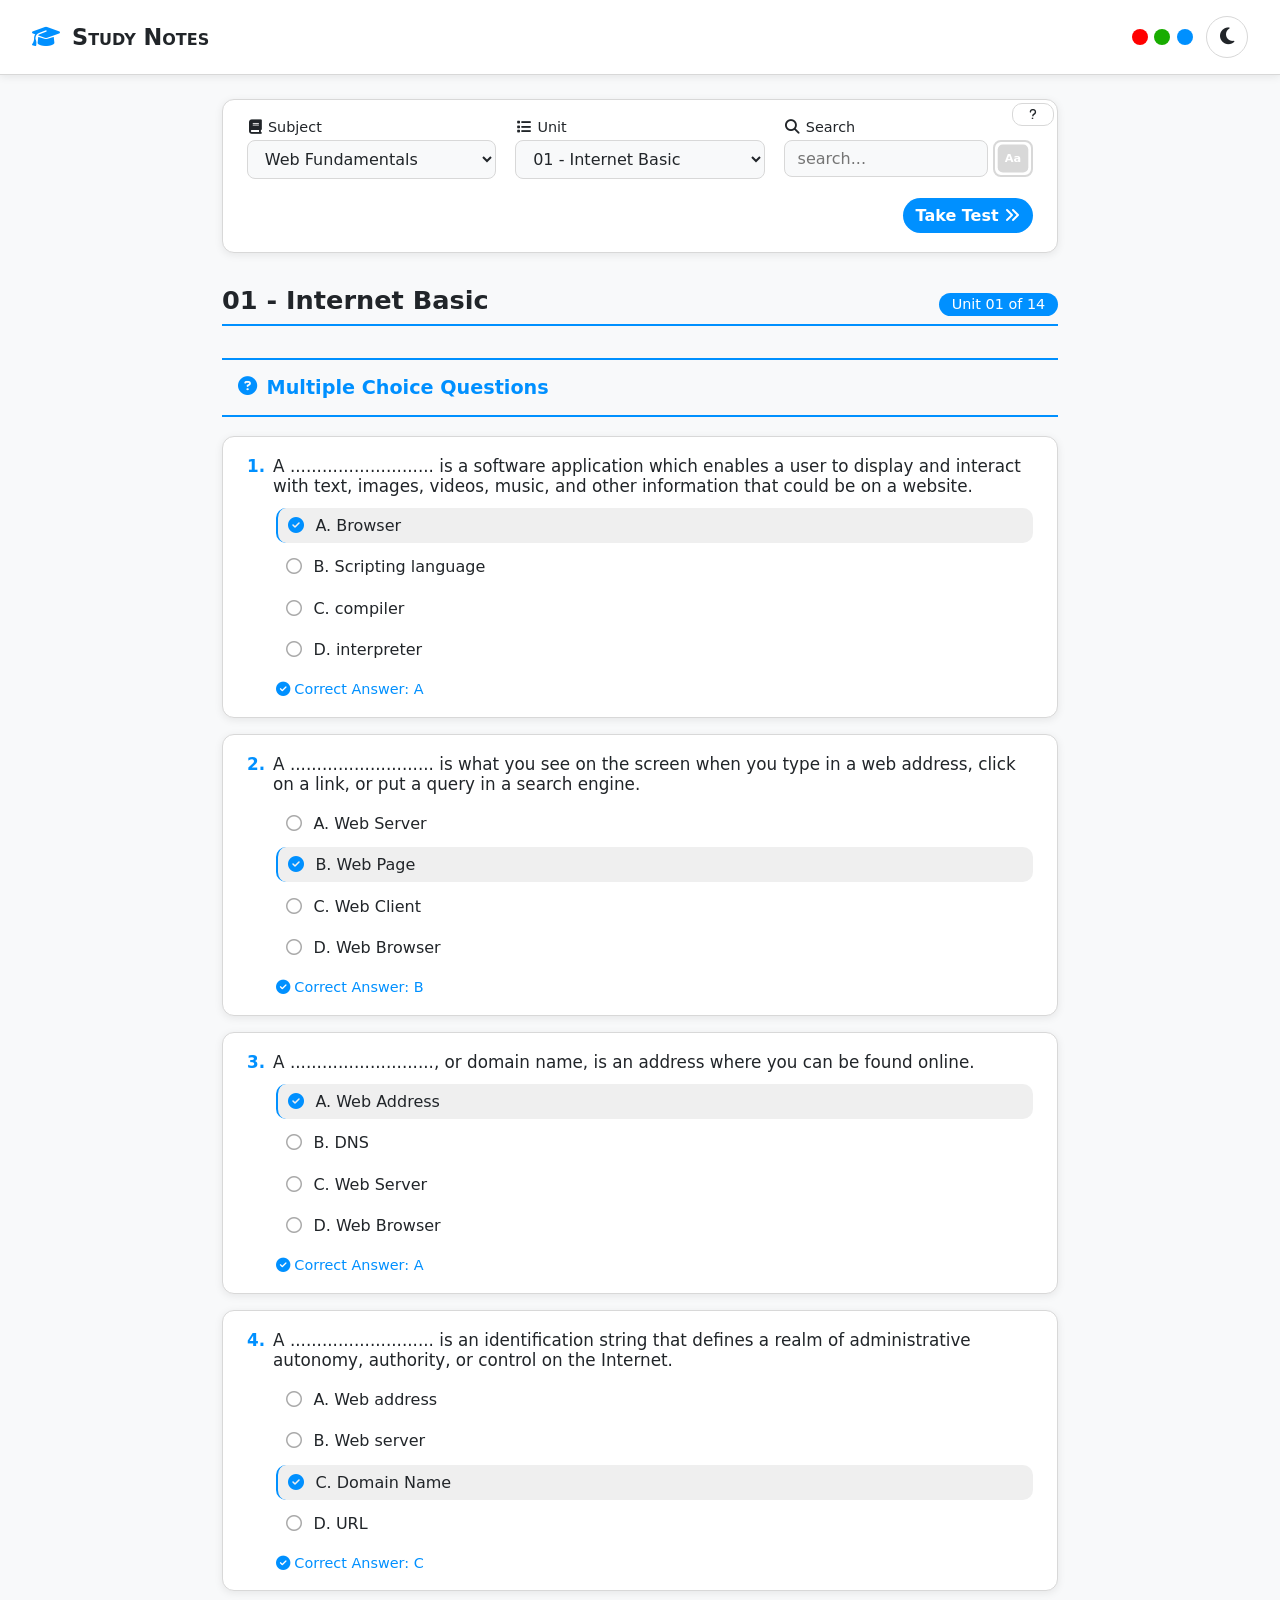
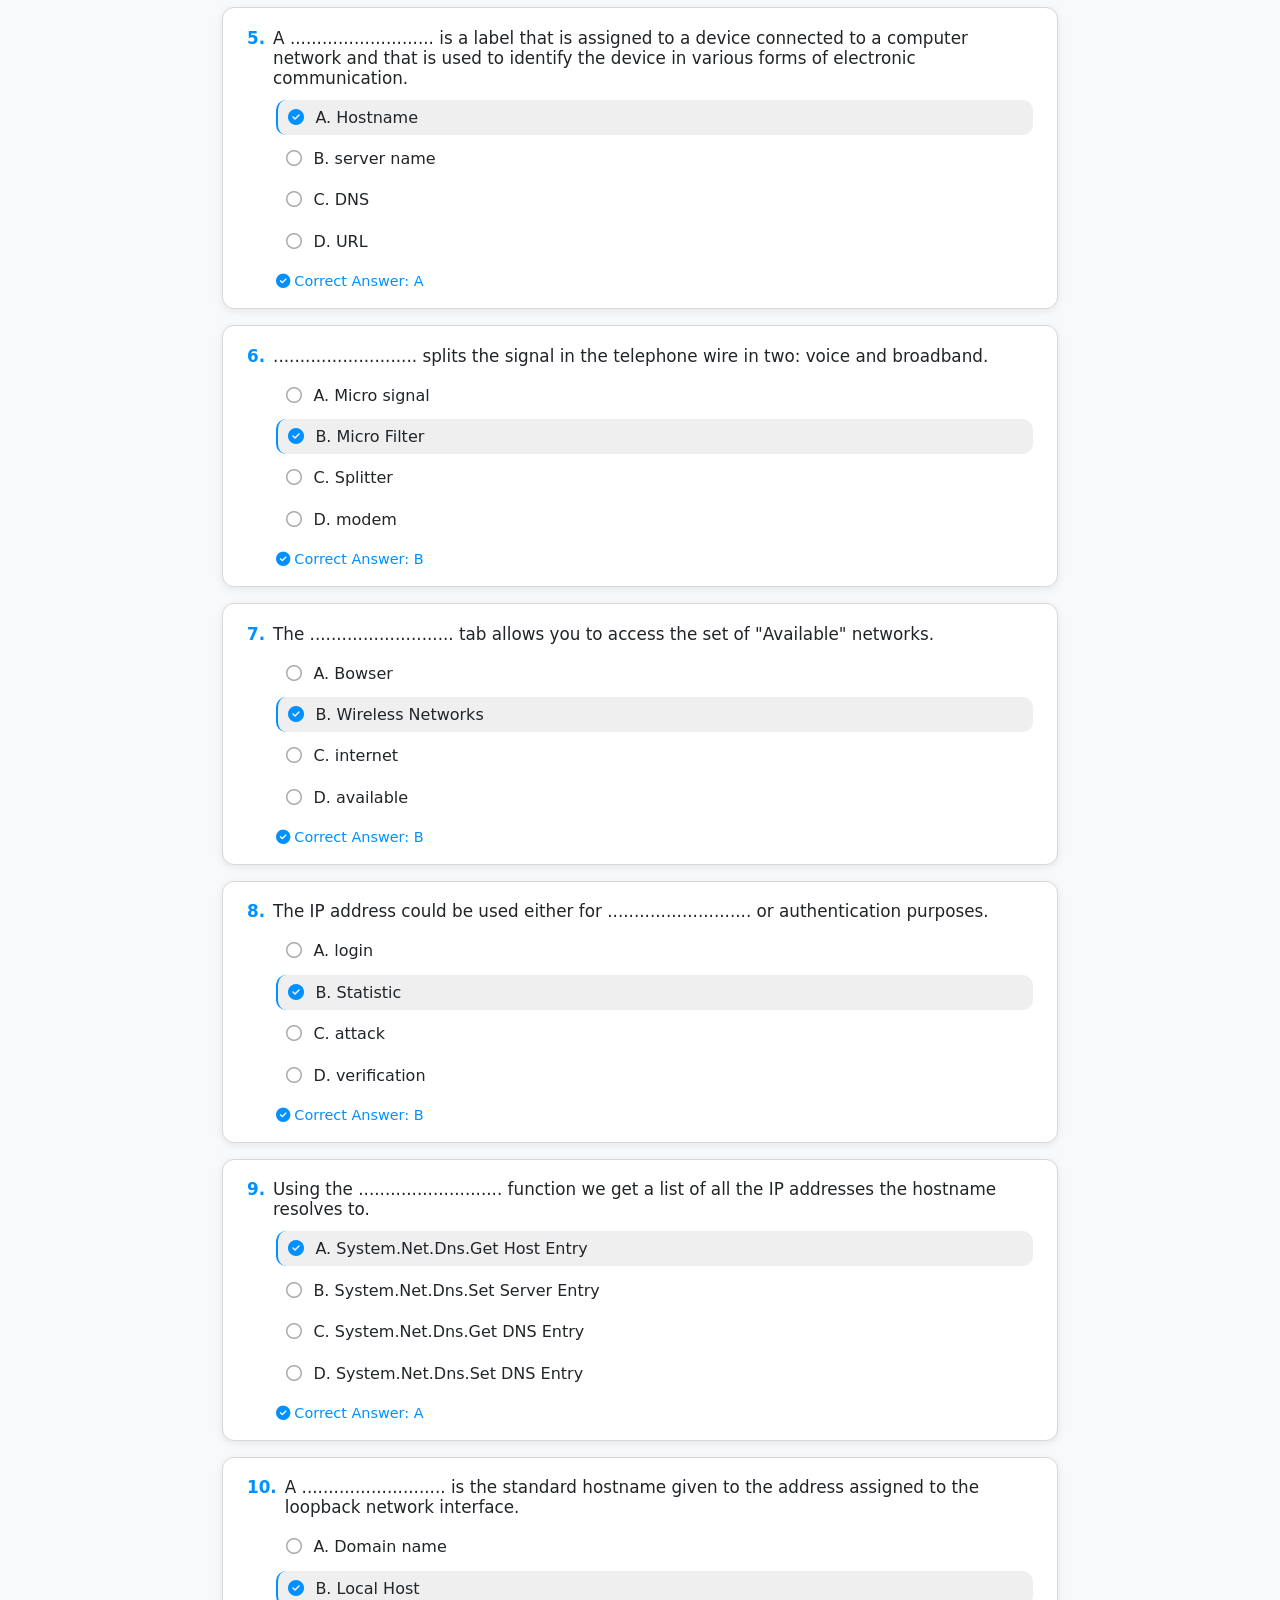
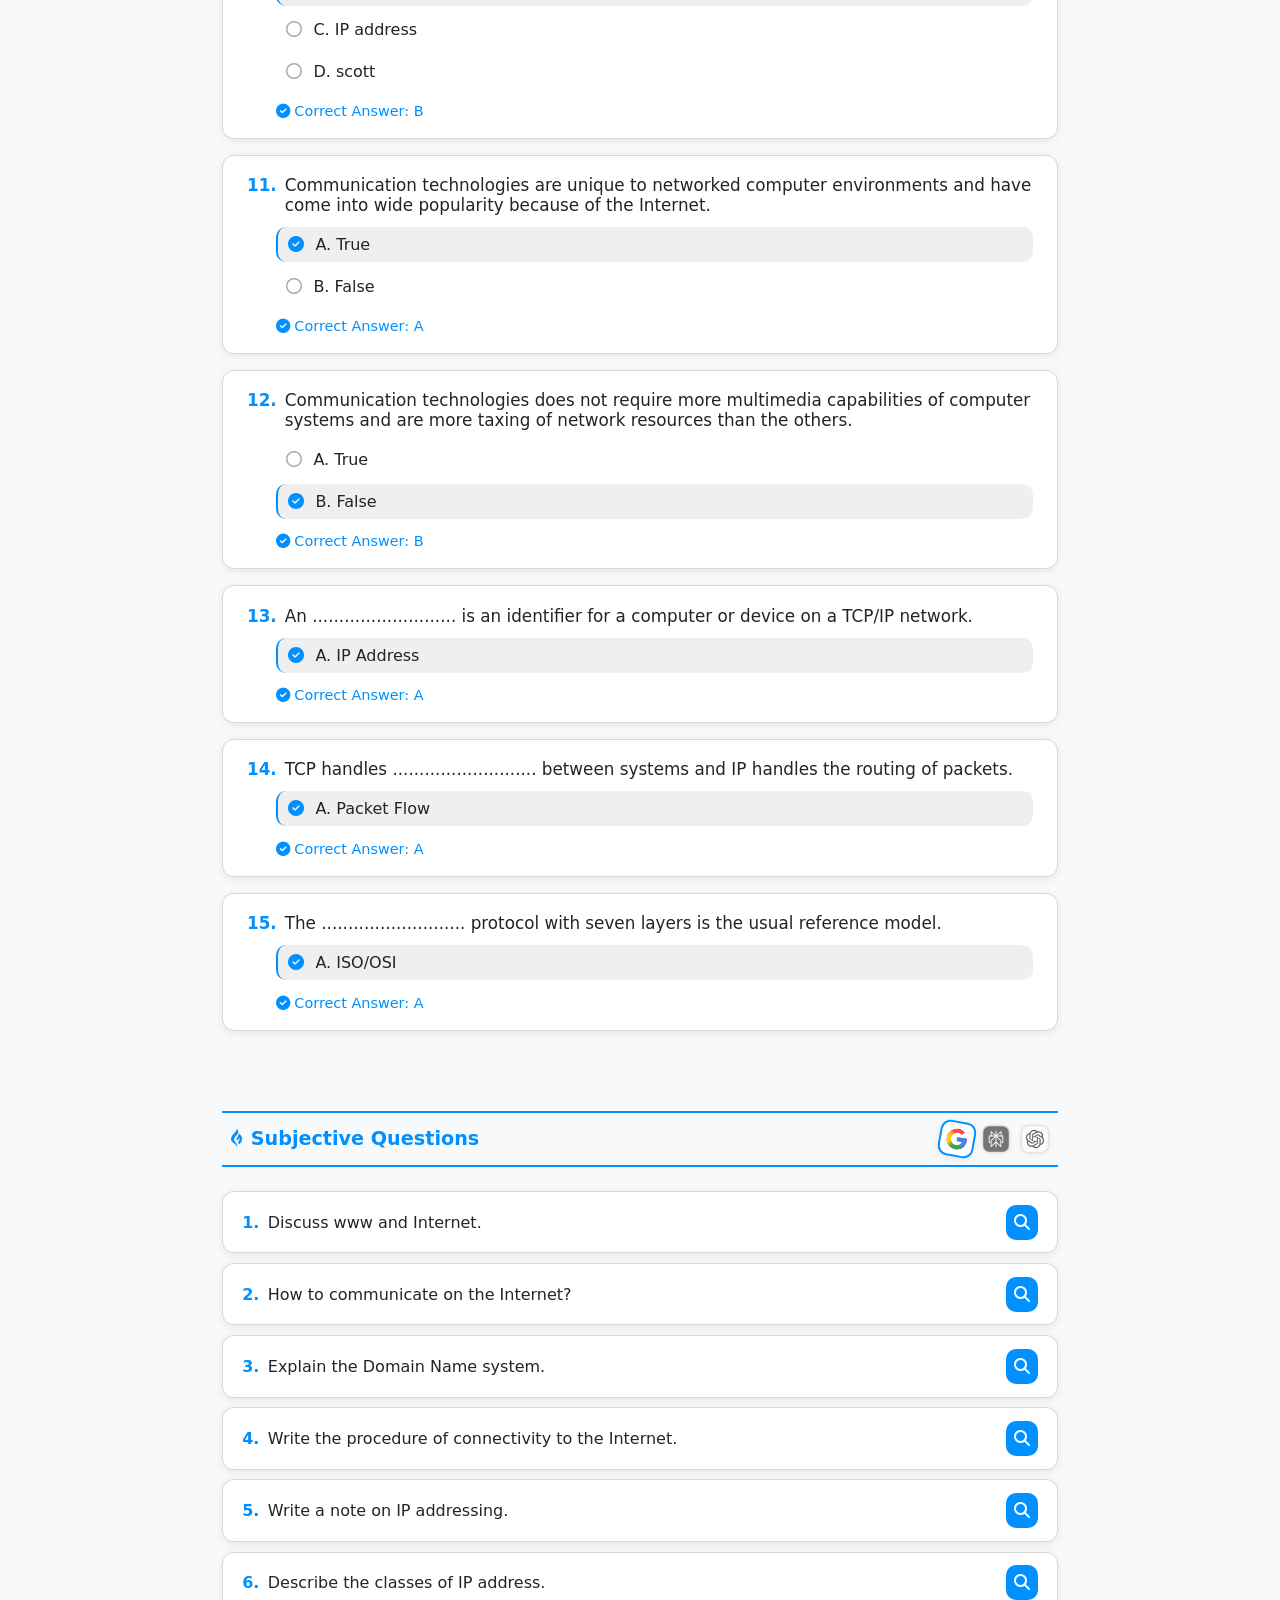
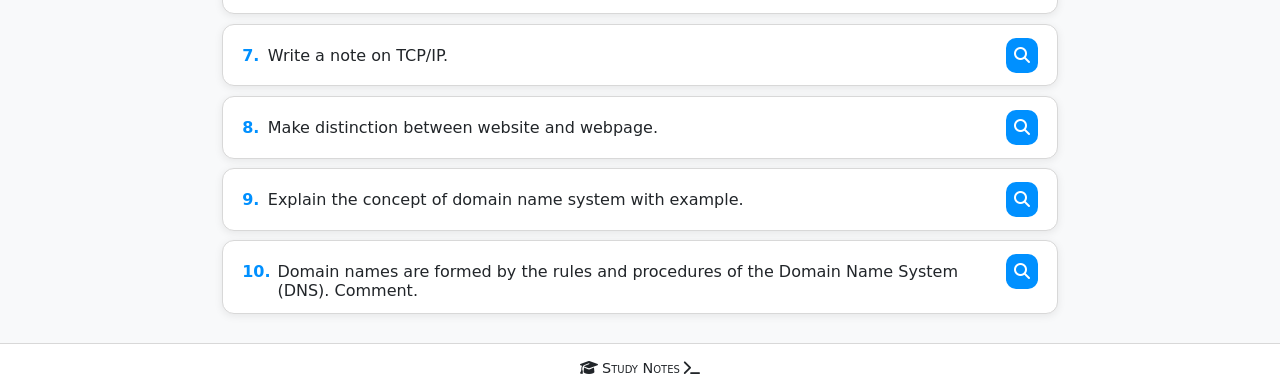
==== index.html @ a9f90019 "update" ====
<!DOCTYPE html>
<html lang="en">

<head>
    <meta charset="UTF-8" />
    <meta name="viewport" content="width=device-width, initial-scale=1.0" />
    <title>Study Notes</title>
    <link rel="icon" type="image/png" href="favicon.png">
    
    <!-- PWA -->
    <link rel="manifest" href="manifest.json" />
    <meta name="theme-color" content="#121212" />
    <link rel="apple-touch-icon" href="icons/apple-touch-icon.png" />
    <meta name="mobile-web-app-capable" content="yes" />
    <meta name="apple-mobile-web-app-capable" content="yes" />
    <meta name="apple-mobile-web-app-status-bar-style" content="black-translucent" />
    <meta name="apple-mobile-web-app-title" content="Study Notes" />
    
    <!-- Font Awesome -->
    <link rel="stylesheet" href="https://cdnjs.cloudflare.com/ajax/libs/font-awesome/6.5.0/css/all.min.css" />
    <!-- Local CSS -->
    <link rel="stylesheet" href="style.css" />
</head>

<body>
    
    <header class="app-header">
        <div class="header-left">
            <i class="fas fa-graduation-cap"></i>
            <h1>Study Notes</h1>
        </div>
        <div class="header-right">
            <input style="display:none" type="color" value="#ffffff" id="primary_color_picker" oninput="change_primary_color(this.value)">
            <div class="primary_colors_block">
                <span class="x_primary_color off" style="background: #007D82;" onclick="change_primary_color('#007D82')"></span>
                <span class="x_primary_color" style="background: #FF0000;" onclick="change_primary_color('#FF0000')"></span>
                <span class="x_primary_color off" style="background: #FFB600;" onclick="change_primary_color('#FFB600')"></span>
                <span class="x_primary_color" style="background: #18AC00;" onclick="change_primary_color('#18AC00')"></span>
                <span class="x_primary_color" style="background: #0090FF;" onclick="change_primary_color('#0090FF')"></span>
                <span class="x_primary_color toggleGradientBGx off" id="toggleGradientBGxID" onclick="toggleGradientBG()"></span>
                <label class="x_primary_color primary_color_picker_label off" for="primary_color_picker"></label>
                <!-- Later more will added -->
            </div>
            <button id="darkToggle" class="theme-toggle" aria-label="Toggle dark mode">
                <i class="fas fa-moon"></i>
            </button>
        </div>
    </header>
    
    <main class="app-main">
        <!-- Controls -->
        <section class="controls">
            <div class="control-group">
                <div class="check_the_help" onclick="popup_help()">
                    <i class="fa fa-question" style="font-size: 0.7rem"></i>
                </div>
                <label for="subjectSelect"><i class="fas fa-book"></i> Subject</label>
                <select id="subjectSelect">
                    <option value="web_fundamentals">Web Fundamentals</option>
                    <option value="data_structures">Data Structures</option>
                    <option value="operating_system">Operating System</option>
                    <option value="business_law">Business Law</option>
                    <!-- Add more subjects here -->
                </select>
            </div>
            <div class="control-group">
                <label for="unitSelect"><i class="fas fa-list"></i> Unit</label>
                <select id="unitSelect">
                    <option value="">— Select a unit —</option>
                </select>
            </div>
            <div class="control-group">
                <label for="searchTag"> <i class="fas fa-search"></i> Search</label>
                <div class="search_div"><input class="searchTag" type="text" placeholder="search..." id="searchTag" value="" oninput="findKeywords(this.value)"><button class="case_sensitive_btn" title="Case Sensitive" onclick="toggle_case_sensitive(this)">&nbsp;</button></div>
            </div>
            <div class="control-group">
                <div class="take-test-div">
                    <a href="./test" class="test-btn">Take Test <i class="fa fa-angle-double-right"></i></a>
                </div>
            </div>
        </section>
        
        <!-- Loading -->
        <div id="loading" class="loading">
            <i class="fas fa-spinner fa-spin"></i> Loading…
        </div>
        
        <!-- Error -->
        <div id="error" class="error" style="display:none;">
            <i class="fas fa-exclamation-triangle"></i>
            <span id="errorMsg">Failed to load data.</span>
        </div>
        
        <!-- Content -->
        <section id="content" class="content" style="display:none;">
            <div class="unit-header">
                <h2 id="unitTitle">Unit</h2>
                <span id="unitCounter" class="unit-counter"></span>
            </div>
            
            <!-- MCQs -->
            <div id="mcqSection" class="section">
                <h3 class="section-title"><i class="fas fa-question-circle"></i> Multiple Choice Questions</h3>
                <div id="mcqList"></div>
            </div>
            
            <!-- Subjective -->
            <div id="subjectiveSection" class="section">
                <h3 class="section-title"><span><i class="fab fa-gripfire"></i> Subjective Questions</span><span id="choose_LLM_ID" class="choose_LLM" title="Search With: "><i class="LLM_google checked" onclick="choose_aiLLM(1)"></i><i class="LLM_perplexity" onclick="choose_aiLLM(2)"></i><i class="LLM_chatgpt" onclick="choose_aiLLM(3)"></i></span></h3>
                <div id="subjectiveList"></div>
            </div>
        </section>
    </main>
    
    <footer class="app-footer">
        <p><i class="fas fa-graduation-cap"></i> Study Notes <i class="fas fa-terminal"></i></p>
    </footer>
    
    <section class="help_popup" id="help_popup_X888">
        <div><i class="fa fa-exclamation-circle"></i><b style="margin-left:0.5rem">SOURCE</b></div>
        <hr /><br />
        <p><b>Source of the content:</b><br /><i> - E-books > Self Assessment. <br /> - <span style="text-decoration: line-through">E-Tutorials > Self Assessment MCQs.</span></i></p><br />
        <div class="popup-close"><i class="about">Creator: ZEN|REAPER</i><span onclick="popup_help()">CLOSE</span></div>
    </section>
    
    <!-- Local JS -->
    <script src="script.js"></script>
    <script src="keywords_finder.js"></script>
</body>

</html>
---- style.css ----
/* ---------- Variables ---------- */
:root {
    --bg: #f8f9fa;
    --text: #212529;
    --card-bg: #ffffff;
    --border: #D8D8D8;
    --primary: #0090FF;
    --shadow: 0 2px 8px rgba(0, 0, 0, 0.08);
    --radius: 12px;
    --transition: 0.3s linear;
    --code-bg: #f1f3f5;
    --correct-opt: #00000010;
    --opt-icon-text2: #AAAAAA;
    --header_toggle_speed: 0.4s;
}

body.dark {
    --bg: #121212;
    --text: #e0e0e0;
    --card-bg: #1e1e1e;
    --border: #444;
    --shadow: 0 2px 8px rgba(0, 0, 0, 0.5);
    --code-bg: #2c2c2c;
    --correct-opt: #FFFFFF10;
    --opt-icon-text2: #4D4D4D;
}

body.dark.anim {
    background: #121212 url("images/animated-mesh-gradient-dark.svg");
    background-size: cover;
    background-position: center;
    background-repeat: no-repeat;
    background-attachment: fixed;
    --card-bg: #00000070;
    --bg: #12121260;
    --border: #2B2B2B;
}

@supports (-webkit-touch-callout: none) {
    body.dark.anim {
        background-attachment: scroll;
    }
}

body.anim {
    background: #EFEFEF url("images/animated-mesh-gradient-light.svg");
    background-size: cover;
    background-position: center;
    background-repeat: no-repeat;
    background-attachment: fixed;
    --card-bg: #FFFFFF50;
    --bg: #f8f9fa60;
}

/* iOS Safari doesn't support fixed backgrounds well — fall back to scroll */
@supports (-webkit-touch-callout: none) {
    body.anim {
        background-attachment: scroll;
    }
}

::selection {
    color: white;
    background: var(--primary);
}

::-moz-selection {
    color: white;
    background: var(--primary);
}

/* ---------- Reset ---------- */
* {
    margin: 0;
    padding: 0;
    box-sizing: border-box;
    font-family: system-ui, -apple-system, 'Segoe UI', Roboto, sans-serif;
    transition: color var(--transition), background var(--transition);
}

body {
    background: var(--bg);
    color: var(--text);
    min-height: 100vh;
    display: flex;
    flex-direction: column;
}

/* ---------- Header ---------- */
.app-header {
    background: var(--card-bg);
    border-bottom: 1px solid var(--border);
    padding: 1rem 2rem;
    display: flex;
    justify-content: space-between;
    align-items: center;
    flex-wrap: wrap;
    gap: 1rem;
    box-shadow: var(--shadow);
    position: sticky;
    top: 0;
    z-index: 10;
    -webkit-user-select: none;
    -moz-user-select: none;
    -ms-user-select: none;
    user-select: none;
    -webkit-backdrop-filter: blur(8px);
    backdrop-filter: blur(8px);
}

@supports not ((backdrop-filter: blur(8px)) or (-webkit-backdrop-filter: blur(8px))) {
    .app-header {
        background-color: var(--card-bg);
    }
}

.header-left {
    display: flex;
    align-items: center;
    gap: 0.75rem;
}

.header-left i {
    font-size: 1.4rem;
    color: var(--primary);
    transition: all var(--header_toggle_speed);
    opacity: 1;
}

.header-left h1 {
    font-size: 1.4rem;
    font-weight: 600;
    font-variant: small-caps;
    transition: all var(--header_toggle_speed);
}

.header-right {
    display: flex;
    align-items: center;
    justify-content: center;
    transition: transform var(--header_toggle_speed);
}

.header-right .theme-toggle {
    background: none;
    border: 1px solid var(--border);
    border-radius: 50%;
    width: 42px;
    height: 42px;
    font-size: 1.2rem;
    color: var(--text);
    cursor: pointer;
    transition: all var(--transition);
    display: flex;
    align-items: center;
    justify-content: center;
}

.header-right .theme-toggle:hover {
    background: var(--bg);
    transform: scale(1.05);
}

/* Primary Color Toggles */
.primary_colors_block {
    display: flex;
    align-items: center;
    justify-content: center;
    padding: 0.3rem 0.5rem;
    cursor: pointer;
}

.primary_colors_block .x_primary_color {
    display: inline-block;
    opacity: 1;
    width: 1rem;
    height: 1em;
    margin: 0rem 0.2rem;
    border-radius: 50%;
    transition: all var(--header_toggle_speed);
}

.primary_colors_block .x_primary_color:hover {
    transform: scale(1.2);
}

.primary_colors_block .x_primary_color.off {
    opacity: 0;
    width: 0rem;
    height: 0em;
    margin: 0rem;
}

.app-header:hover .x_primary_color.off {
    opacity: 1;
    width: 1rem;
    height: 1em;
    margin: 0rem 0.2rem;
}

.primary_colors_block .x_primary_color.primary_color_picker_label {
    background-color: var(--text, #aaaaaa);
    background-image: url('images/gradient.jpg');
    background-repeat: no-repeat;
    background-position: center center;
    background-size: cover;
}

.primary_colors_block .x_primary_color.toggleGradientBGx {
    background: var(--card-bg);
    border: 0.1rem solid var(--text);
}

.primary_colors_block .x_primary_color.toggleGradientBGx.enabled {
    background: var(--text);
    box-shadow: inset 0px 0px 0px 3px var(--border);
}

/* ---------- Main ---------- */
.app-main {
    flex: 1;
    max-width: 900px;
    margin: 0 auto;
    padding: 1.5rem 2rem;
    width: 100%;
}

/* HELP */
.check_the_help {
    display: flex;
    align-items: center;
    justify-content: center;
    position: absolute;
    top: 0.2rem;
    right: 0.2rem;
    background: var(--card-bg);
    padding: 0.3rem 1rem;
    border-radius: 10px;
    border: 1px solid var(--border);
    cursor: pointer;
}

/* ---------- Controls ---------- */
.controls {
    display: flex;
    position: relative;
    flex-wrap: wrap;
    gap: 1.2rem;
    background: var(--card-bg);
    padding: 1.2rem 1.5rem;
    border-radius: var(--radius);
    border: 1px solid var(--border);
    box-shadow: var(--shadow);
    margin-bottom: 2rem;
}

.control-group {
    flex: 1 1 200px;
    display: flex;
    flex-direction: column;
    gap: 0.3rem;
}

.control-group label {
    font-weight: 500;
    font-size: 0.9rem;
    display: flex;
    align-items: center;
    gap: 0.4rem;
    margin-left: 0.1rem;
}

.control-group select {
    padding: 0.5rem 0.8rem;
    border: 1px solid var(--border);
    border-radius: 8px;
    background: var(--bg);
    color: var(--text);
    font-size: 1rem;
    width: 100%;
    cursor: pointer;
    transition: border var(--transition);
}

.control-group select:focus {
    outline: 2px solid var(--primary);
}

.control-group .take-test-div {
    height: 100%;
    padding: 0rem;
    display: flex;
    align-items: flex-end;
    justify-content: flex-end;
}

.control-group .take-test-div .test-btn {
    display: inline-block;
    color: white;
    font-weight: bold;
    padding: 0.5rem 0.8rem;
    background: var(--primary);
    border-radius: 25rem;
    text-decoration: none;
    -webkit-user-select: none;
    -moz-user-select: none;
    -ms-user-select: none;
    user-select: none;
    flex-shrink: 0;
}

.control-group .take-test-div .test-btn i {
    transition: all var(--transition);
}

.control-group .take-test-div .test-btn:hover i {
    transform: translateX(0.3rem);
}

.control-group .search_div {
    display: flex;
}

.control-group .search_div .searchTag {
    width: 100%;
    padding: 0.5rem 0.8rem;
    background: var(--bg);
    border: 1px solid var(--border);
    border-radius: 8px;
    text-decoration: none;
    outline: none;
    color: var(--text);
    font-size: 1rem;
}

.control-group .search_div .searchTag:focus {
    outline: 2px solid var(--primary);
}

.control-group .search_div .case_sensitive_btn {
    position: relative;
    background: #00000000;
    border: 2px solid var(--border);
    border-radius: 8px;
    outline: none;
    margin-left: 0.3rem;
    display: inline-flex;
    align-items: center;
    justify-content: center;
    width: 2.5rem;
    flex-shrink: 0;
    box-sizing: border-box;
    transition: all 0.2s ease;
    overflow: hidden;
}

.control-group .search_div .case_sensitive_btn.on {
    border: 2px solid var(--primary);
}

.control-group .search_div .case_sensitive_btn::before {
    content: "Aa";
    position: absolute;
    color: white;
    font-weight: bold;
    background: var(--border);
    top: 0;
    left: 0%;
    width: 100%;
    height: 100%;
    border: none;
    border-radius: 6px;
    display: flex;
    align-items: center;
    justify-content: center;
    transition: all 0.2s ease;
    -webkit-transform: scale(0.85);
    -ms-transform: scale(0.85);
    transform: scale(0.85);
}

.control-group .search_div .case_sensitive_btn.on::before {
    background: var(--primary);
    -webkit-transform: scale(0.7);
    -ms-transform: scale(0.7);
    transform: scale(0.7);
}

/* ---------- Loading / Error ---------- */
.loading {
    text-align: center;
    padding: 3rem;
    font-size: 1.2rem;
    color: var(--primary);
}

.error {
    background: #f8d7da;
    color: #842029;
    border: 1px solid #f5c2c7;
    padding: 1rem;
    border-radius: var(--radius);
    text-align: center;
    display: flex;
    justify-content: center;
    align-items: center;
    gap: 0.6rem;
}

body.dark .error {
    background: #2c0b0e;
    color: #ea868f;
    border-color: #842029;
}

/* ---------- Content ---------- */
.content {
    animation: fadeIn 0.3s ease;
}

@keyframes fadeIn {
    from {
        opacity: 0;
        transform: translateY(10px);
    }
    
    to {
        opacity: 1;
        transform: translateY(0);
    }
}

.unit-header {
    display: flex;
    justify-content: space-between;
    align-items: baseline;
    flex-wrap: wrap;
    margin-bottom: 2rem;
    border-bottom: 2px solid var(--primary);
    padding-bottom: 0.5rem;
}

.unit-header h2 {
    font-size: 1.6rem;
    font-weight: 600;
}

.unit-counter {
    font-size: 0.9rem;
    background: var(--primary);
    color: #fff;
    padding: 0.2rem 0.8rem;
    border-radius: 30px;
    font-weight: 500;
}

.section {
    margin-top: 2rem;
}

.section-title {
    font-size: 1.2rem;
    font-weight: 600;
    margin-bottom: 1.2rem;
    display: flex;
    align-items: center;
    gap: 0.6rem;
    color: var(--primary);
    padding: 1rem;
    border-bottom: 2px solid var(--primary);
    border-top: 2px solid var(--primary);
}

#subjectiveSection .section-title {
    padding: 0.5rem;
    padding-right: 0.2rem;
    display: flex;
    align-items: center;
    justify-content: space-between;
}

#subjectiveSection .section-title .choose_LLM {
    display: flex;
    align-items: center;
    justify-content: center;
}

.choose_LLM i {
    display: inline-block;
    padding: 1rem;
    margin: 0rem 0.1rem;
    border-radius: 10px;
    background-size: cover;
    background-position: center;
    border: 2px solid var(--border);
    box-shadow: var(--shadow);
    -webkit-transition: all 0.3s cubic-bezier(.22, .68, 0, 1.71);
    -moz-transition: all 0.3s cubic-bezier(.22, .68, 0, 1.71);
    -o-transition: all 0.3s cubic-bezier(.22, .68, 0, 1.71);
    transition: all 0.3s cubic-bezier(.22, .68, 0, 1.71);
    opacity: 0.6;
    -webkit-transform: scale(0.8) rotate(0deg);
    -ms-transform: scale(0.8) rotate(0deg);
    transform: scale(0.8) rotate(0deg);
}

.choose_LLM i.checked {
    border-color: var(--primary);
    opacity: 1;
    -webkit-transform: scale(1) rotate(10deg);
    -ms-transform: scale(1) rotate(10deg);
    transform: scale(1) rotate(10deg);
    pointer-events: none;
}

.choose_LLM i.LLM_google {
    background: #FFFFFF url("images/google_icon.svg");
}

.choose_LLM i.LLM_perplexity {
    background: #1F1F1F url("images/perplexity_ai_icon.svg");
}

.choose_LLM i.LLM_chatgpt {
    background: #FFFFFF url("images/chatgpt_ai_icon.svg");
}

/* ---------- MCQs ---------- */
.mcq-block {
    background: var(--card-bg);
    border: 1px solid var(--border);
    border-radius: var(--radius);
    padding: 1.2rem 1.5rem;
    margin-bottom: 1rem;
    box-shadow: var(--shadow);
}

.mcq-question {
    font-weight: 500;
    margin-bottom: 0.75rem;
    font-size: 1.05rem;
    display: flex;
    gap: 0.5rem;
}

.mcq-question .q-num {
    color: var(--primary);
    font-weight: 600;
}

.mcq-options {
    display: flex;
    flex-direction: column;
    gap: 0.4rem;
    padding-left: 1.8rem;
}

.mcq-option {
    display: flex;
    align-items: center;
    gap: 0.6rem;
    padding: 0.5rem 0.5rem;
    border-radius: 6px;
    transition: background 0.3s;
}

.mcq-option.correct {
    background: var(--correct-opt);
    border-radius: 10px;
    border-left: 2px solid var(--primary);
}

.mcq-option:hover {
    background: var(--bg);
}

.mcq-option .opt-icon {
    width: 20px;
    text-align: center;
    color: var(--primary);
}

.mcq-option .opt-text {
    word-break: break-word;
}

/* ---------- Subjective ---------- */
#subjectiveSection {
    margin-top: 5rem;
}

.subjective-list {
    list-style: none;
    padding: 0;
    display: flex;
    flex-direction: column;
    gap: 0rem;
}

.subjective-list li {
    background: var(--card-bg);
    border: 1px solid var(--border);
    border-radius: var(--radius);
    padding: 0.8rem 1.2rem;
    display: flex;
    align-items: baseline;
    gap: 0.6rem;
    box-shadow: var(--shadow);
    transition: all 0.3s;
    margin: 0.3rem 0rem;
}

.subjective-list .q-num {
    color: var(--primary);
    font-weight: 600;
    min-width: 1rem;
}

.subjective-list .qTextSpanX {
    width: 100%;
}

.subjective-list .qSearchQ {
    padding: 0.5rem;
    border: none;
    color: white;
    background: var(--primary);
    border-radius: 10px;
    -webkit-user-select: none;
    -moz-user-select: none;
    -ms-user-select: none;
    user-select: none;
    cursor: pointer;
    transition: all var(--transition);
}

.subjective-list .qSearchQ:hover {
    transform: scale(1.1);
    opacity: 0.8;
}

.subjective-list .qSearchQ i {
    transition: all var(--transition);
}

.subjective-list .qSearchQ:hover i {
    transform: scale(1.2);
}

/* HELP POPUP X */
.help_popup {
    display: none;
    flex-direction: column;
    top: 50%;
    left: 50%;
    -webkit-transform: translate(-50%, -50%);
    /* Android 4.4-, Safari 8-, iOS 8- */
    -ms-transform: translate(-50%, -50%);
    /* IE 9 */
    transform: translate(-50%, -50%);
    /* Modern browsers (PC, Android, iOS) */
    position: fixed;
    flex-wrap: wrap;
    background: var(--card-bg);
    -webkit-backdrop-filter: blur(8px);
    backdrop-filter: blur(8px);
    padding: 1.2rem 1.5rem;
    width: 90%;
    max-width: 600px;
    border-radius: var(--radius);
    border: 1px solid var(--border);
    box-shadow: var(--shadow), 0px 0px 0px 100vh #000000A0;
}

@supports not ((backdrop-filter: blur(8px)) or (-webkit-backdrop-filter: blur(8px))) {
    .help_popup {
        background-color: var(--card-bg);
        /* stronger fallback tint */
    }
}

.help_popup.open {
    display: flex;
}

.help_popup hr {
    border: none;
    background: var(--correct-opt);
    width: 100%;
    height: 2px;
    margin-top: 0.3rem;
}

.help_popup .popup-close {
    width: 100%;
    display: flex;
    align-items: center;
    justify-content: space-between;
}

.help_popup .popup-close i {
    color: var(--primary);
    font-weight: bold;
    opacity: 0.7;
}

.help_popup .popup-close span {
    display: inline-block;
    background: var(--primary);
    color: white;
    padding: 0.3rem 0.7rem;
    border-radius: 7px;
    font-weight: bold;
    cursor: pointer;
    -webkit-user-select: none;
    -moz-user-select: none;
    -ms-user-select: none;
    user-select: none;
}

/* ---------- Footer ---------- */
.app-footer {
    background: var(--card-bg);
    border-top: 1px solid var(--border);
    font-variant: small-caps;
    text-align: center;
    padding: 1rem;
    font-size: 0.9rem;
    color: var(--text);
    margin-top: auto;
    -webkit-user-select: none;
    -moz-user-select: none;
    -ms-user-select: none;
    user-select: none;
}

body.dark.anim .control-group select {
    background: #070707 !important;
}

/* ---------- Responsive ---------- */
@media (max-width: 600px) {
    .app-header {
        padding: 0.75rem 1rem;
    }
    
    .app-main {
        padding: 1rem;
    }
    
    .controls {
        flex-direction: column;
        gap: 0.8rem;
        padding: 1rem;
    }
    
    .control-group {
        flex: 1 1 auto;
    }
    
    .mcq-block {
        padding: 1rem;
    }
    
    .mcq-options {
        padding-left: 0.5rem;
    }
    
    .unit-header h2 {
        font-size: 1.3rem;
    }
    
    .subjective-list li {
        flex-wrap: no-wrap;
    }
    
    .app-header:hover .header-left i {
        font-size: 0rem;
        color: var(--primary);
        opacity: 0;
    }
    
    .app-header:hover .header-left h1 {
        font-size: 1.1rem;
        font-weight: 600;
    }
}

@media (max-width: 400px) {
    .app-header .header-left i {
        font-size: 0.8rem;
    }
    
    .app-header .header-left h1 {
        font-size: 0.8rem;
    }
    
    .header-right {
        transform: scale(0.6) translateX(2rem);
    }
    
    .app-header:hover .header-left h1 {
        font-size: 0rem;
        opacity: 0;
    }
}
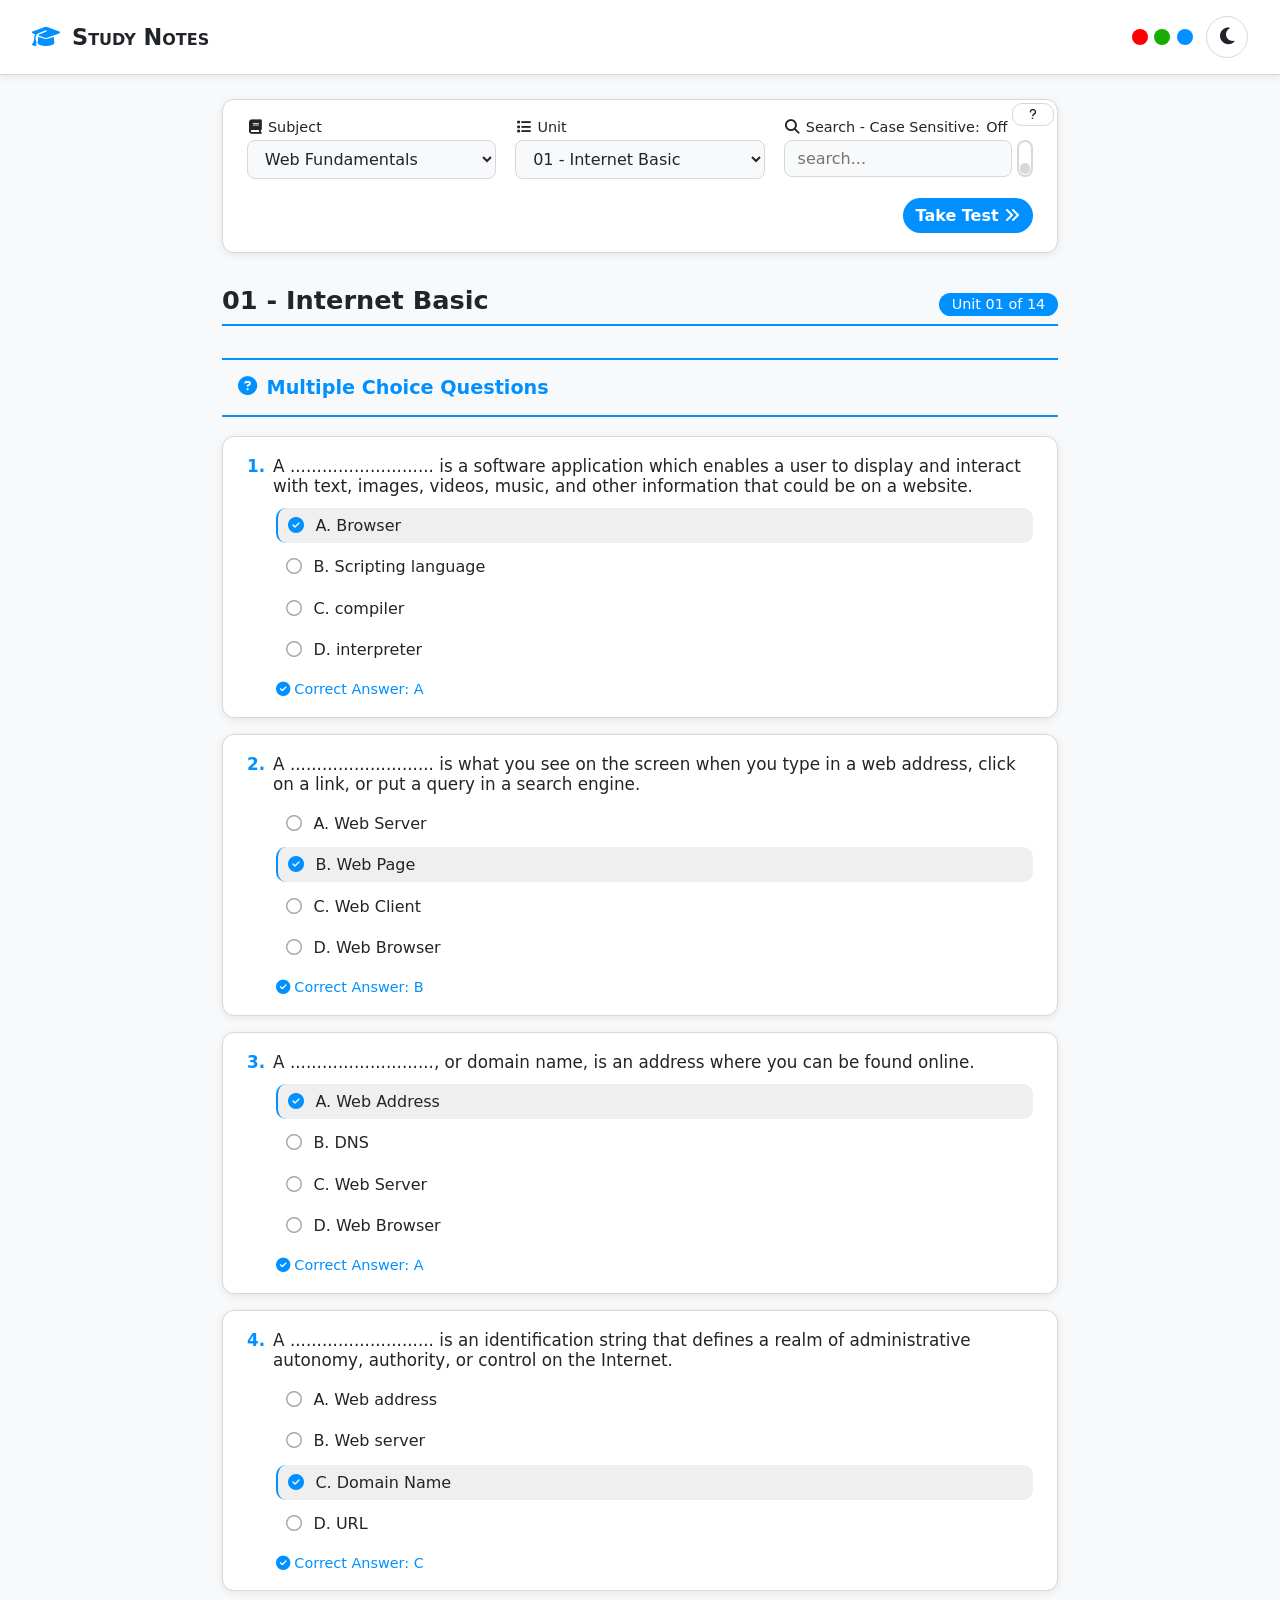
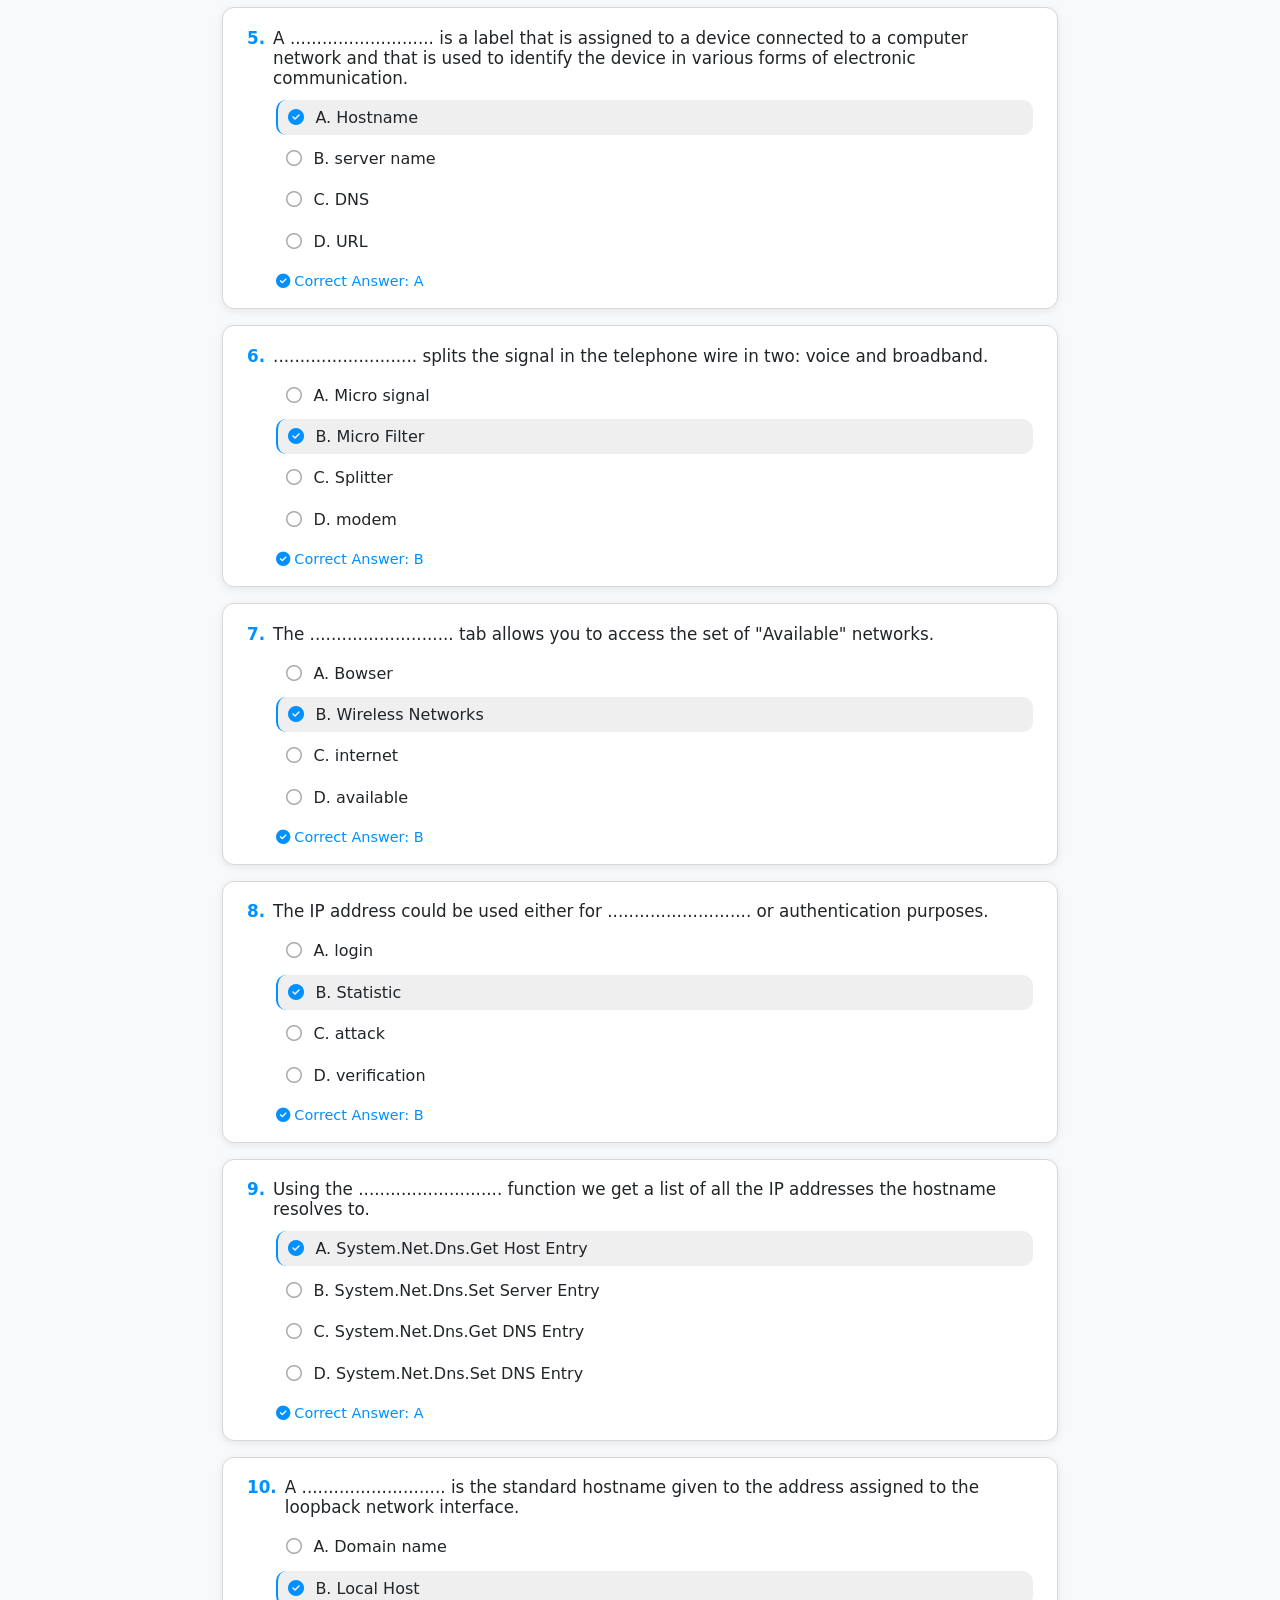
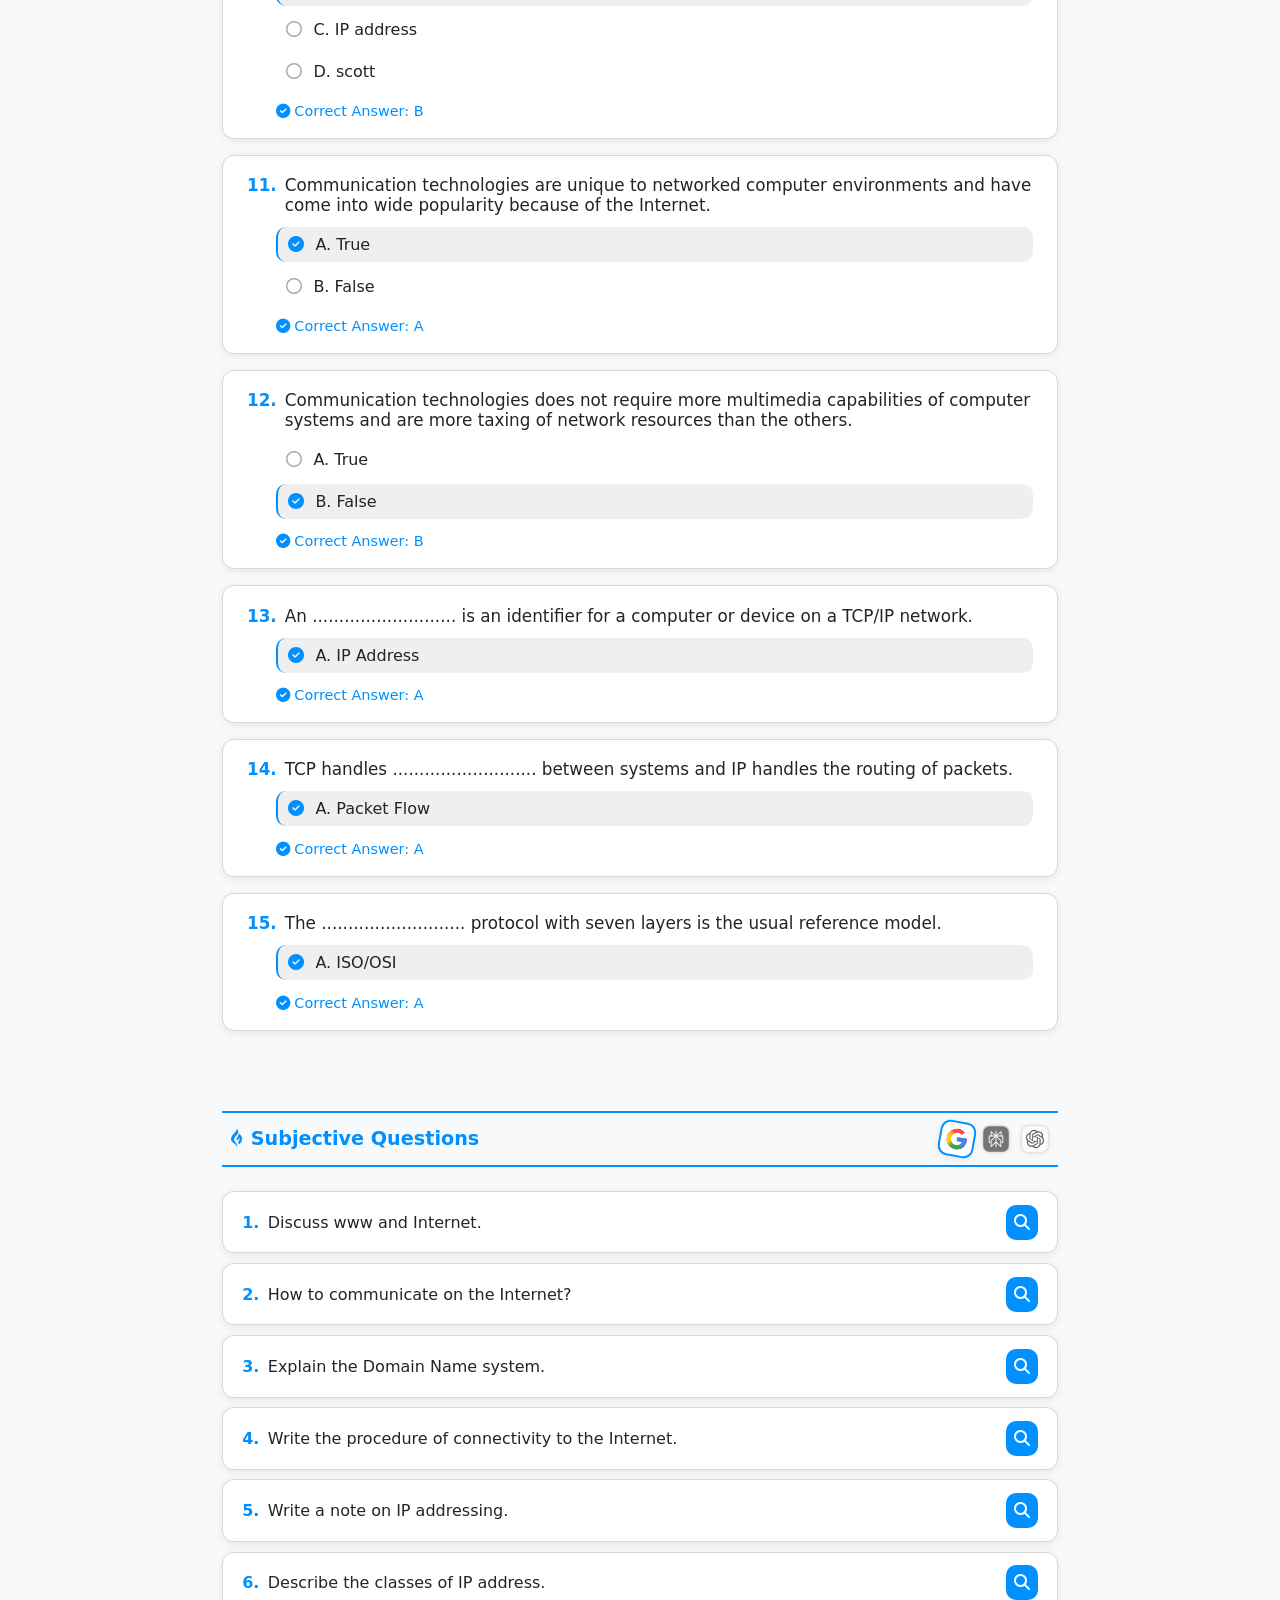
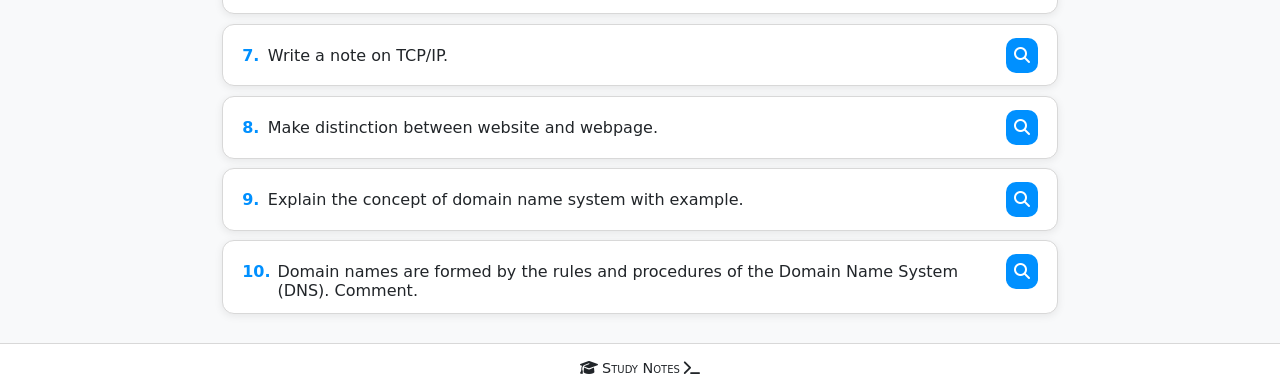
==== commit c7345a4a: "update" ====
--- a/index.html
+++ b/index.html
@@ -70,7 +70,7 @@
                 </select>
             </div>
             <div class="control-group">
-                <label for="searchTag"> <i class="fas fa-search"></i> Search</label>
+                <label for="searchTag"> <i class="fas fa-search"></i> Search - Case Sensitive:<span id="case_sensitive_btn_value">Off</span></label>
                 <div class="search_div"><input class="searchTag" type="text" placeholder="search..." id="searchTag" value="" oninput="findKeywords(this.value)"><button class="case_sensitive_btn" title="Case Sensitive" onclick="toggle_case_sensitive(this)">&nbsp;</button></div>
             </div>
             <div class="control-group">
--- a/style.css
+++ b/style.css
@@ -341,13 +341,13 @@
     position: relative;
     background: #00000000;
     border: 2px solid var(--border);
-    border-radius: 8px;
+    border-radius: 80px;
     outline: none;
     margin-left: 0.3rem;
     display: inline-flex;
     align-items: center;
     justify-content: center;
-    width: 2.5rem;
+    width: 1rem;
     flex-shrink: 0;
     box-sizing: border-box;
     transition: all 0.2s ease;
@@ -359,15 +359,15 @@
 }
 
 .control-group .search_div .case_sensitive_btn::before {
-    content: "Aa";
+    content: "";
     position: absolute;
     color: white;
     font-weight: bold;
     background: var(--border);
-    top: 0;
+    bottom: 0;
     left: 0%;
     width: 100%;
-    height: 100%;
+    height:0.8rem;
     border: none;
     border-radius: 6px;
     display: flex;
@@ -381,9 +381,9 @@
 
 .control-group .search_div .case_sensitive_btn.on::before {
     background: var(--primary);
-    -webkit-transform: scale(0.7);
-    -ms-transform: scale(0.7);
-    transform: scale(0.7);
+    -webkit-transform: scale(0.85) translateY(-160%);
+    -ms-transform: scale(0.85) translateY(-160%);
+    transform: scale(0.85) translateY(-160%);
 }
 
 /* ---------- Loading / Error ---------- */
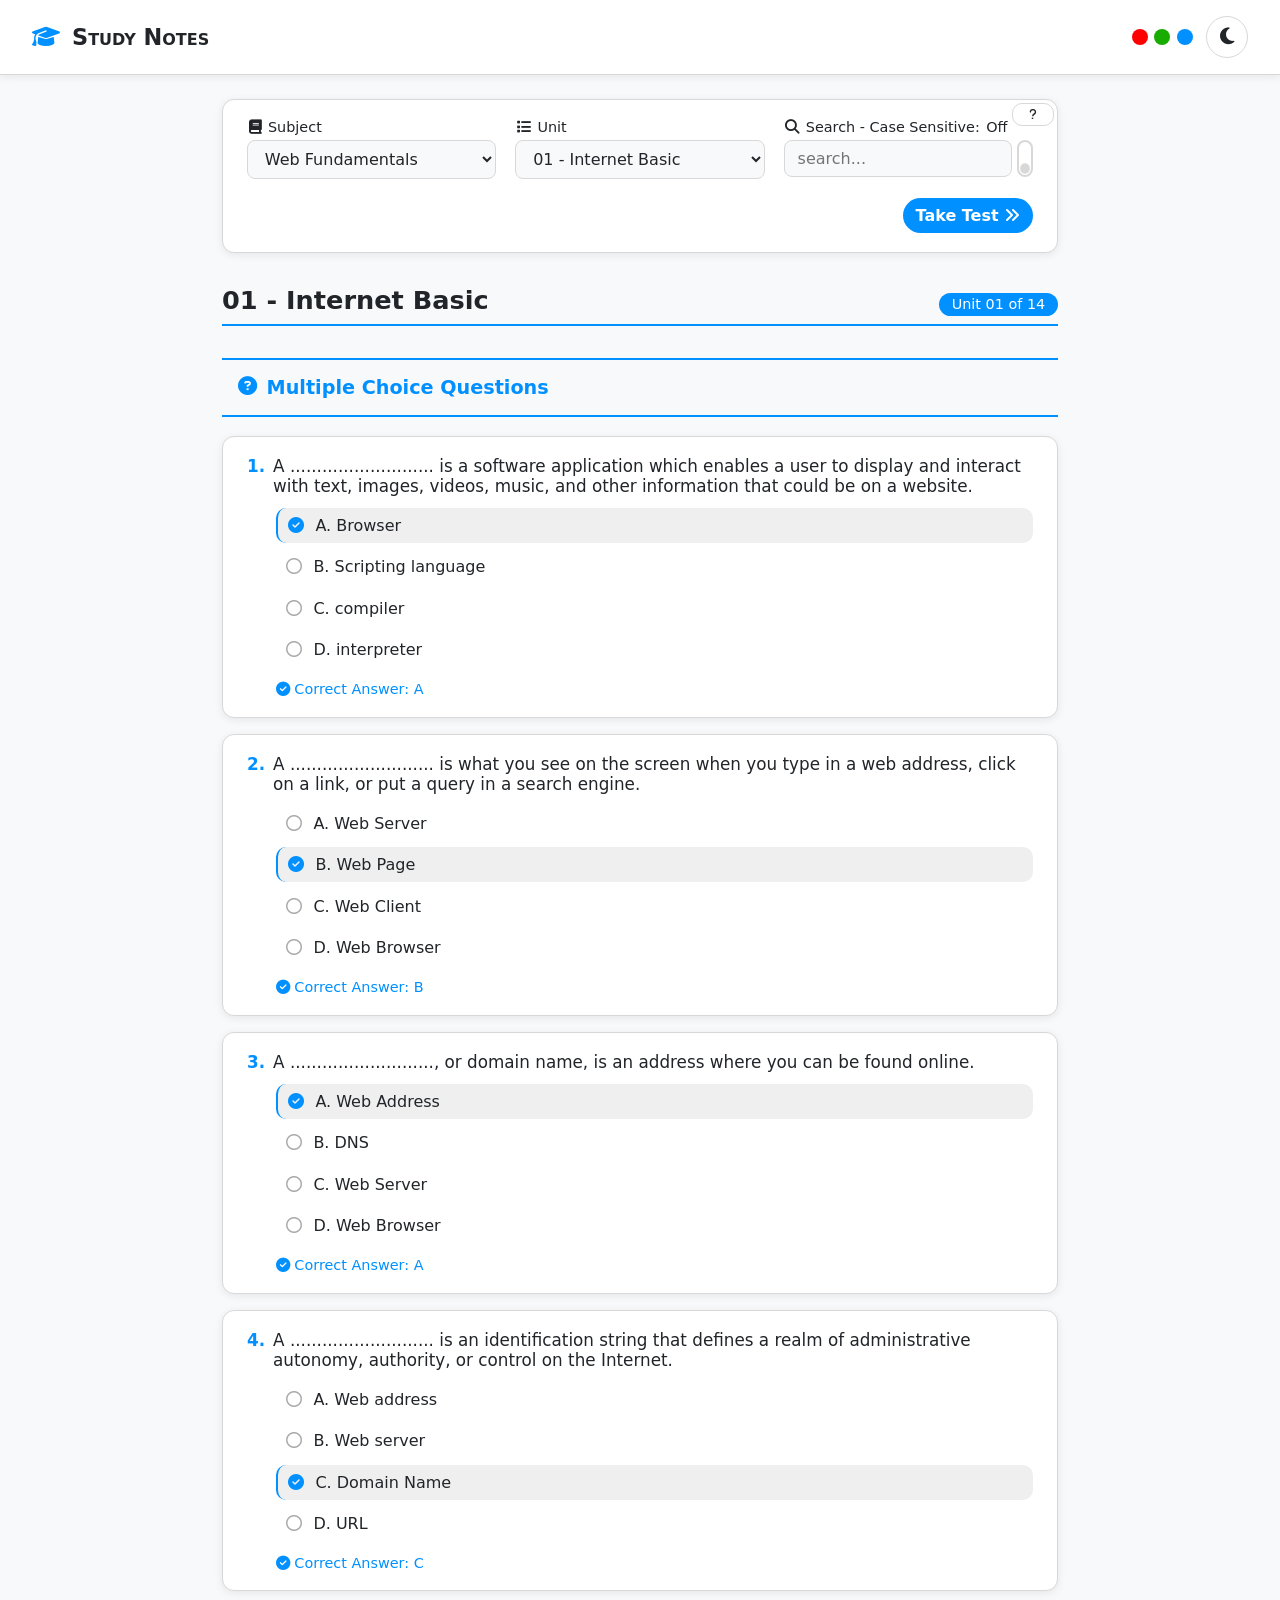
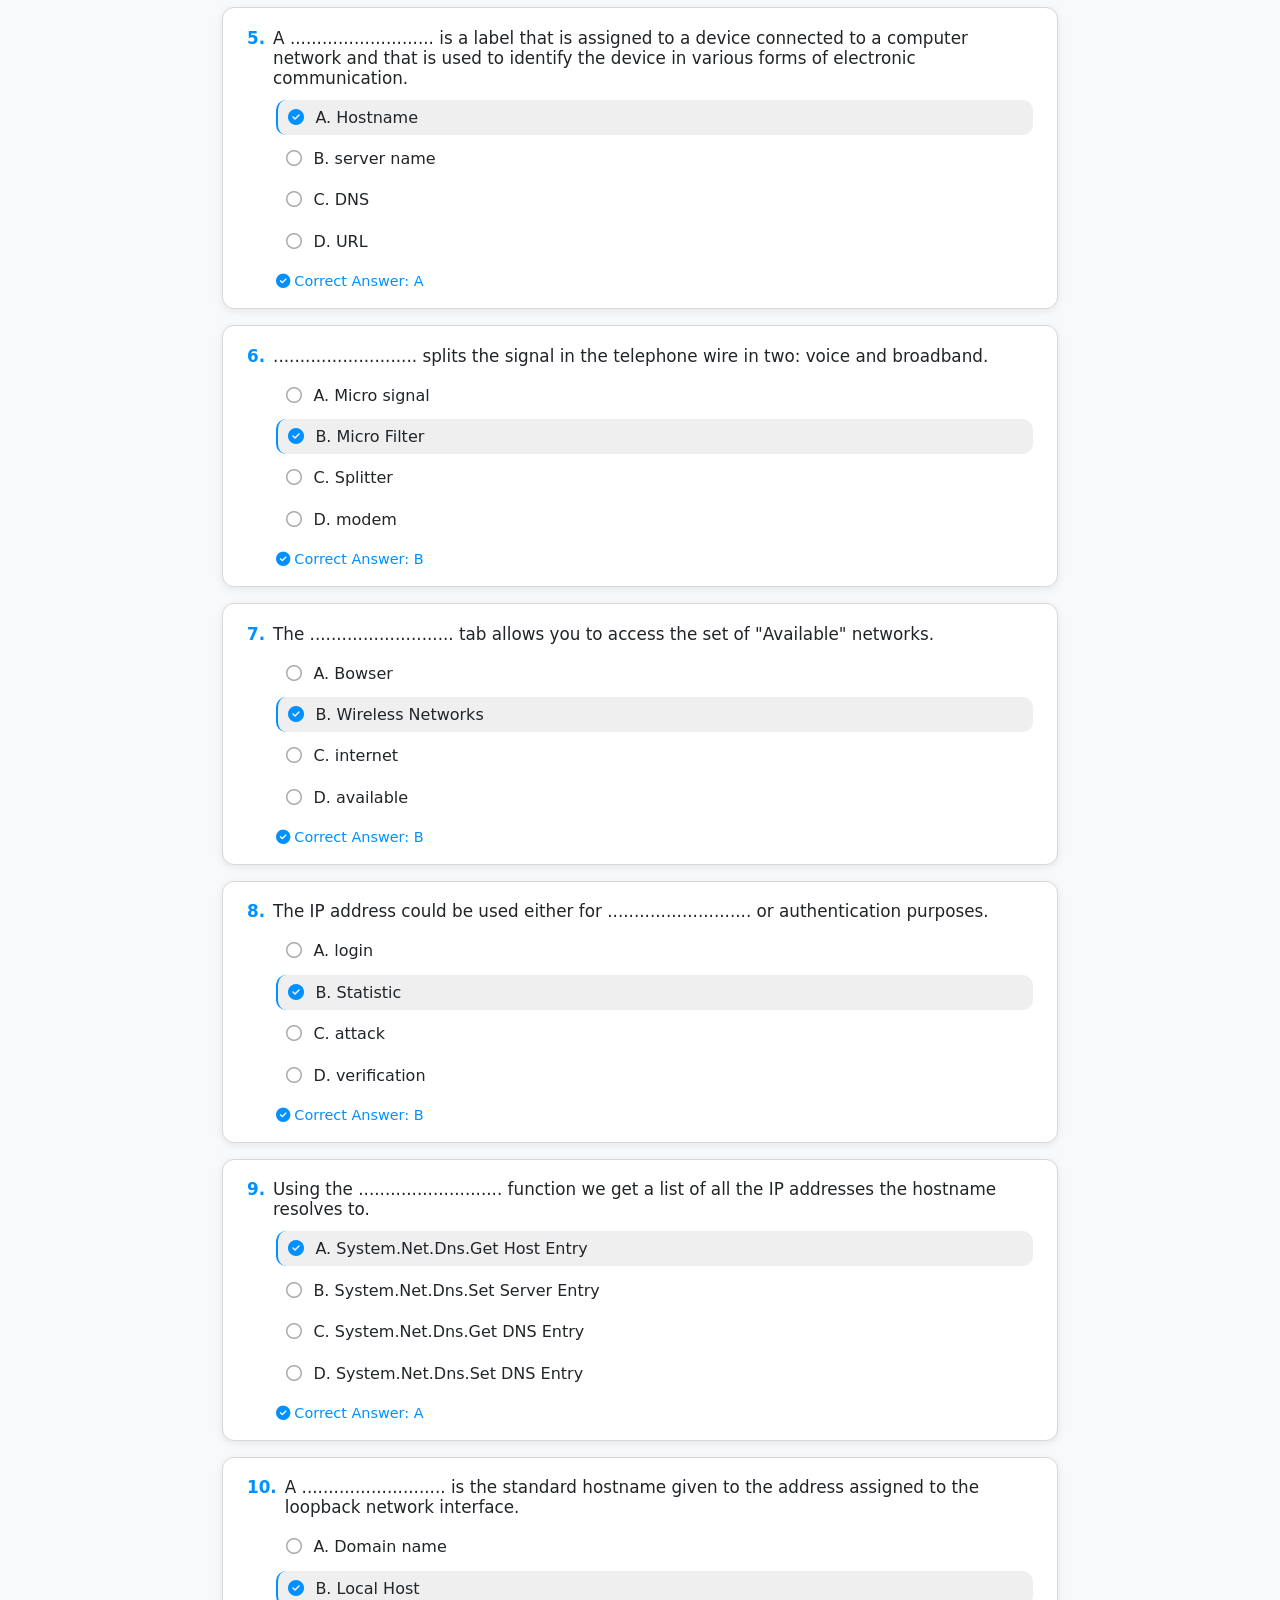
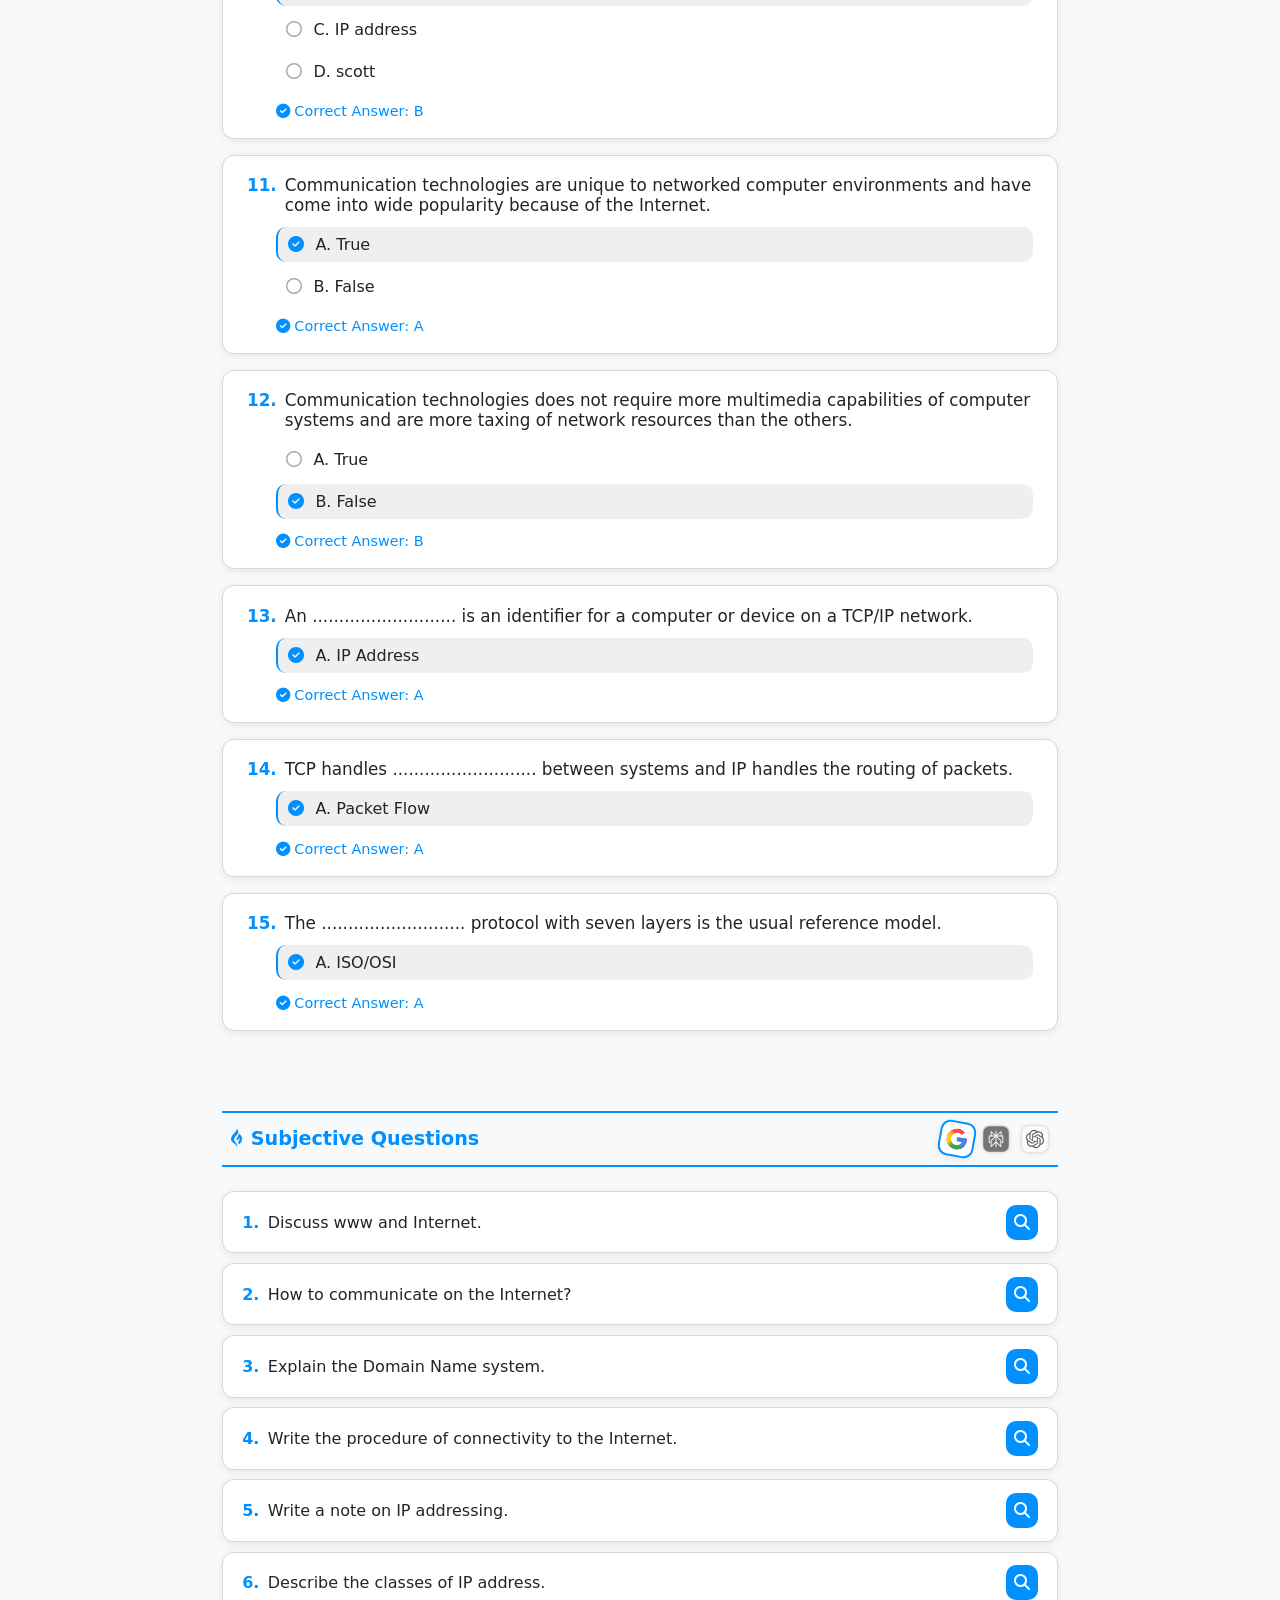
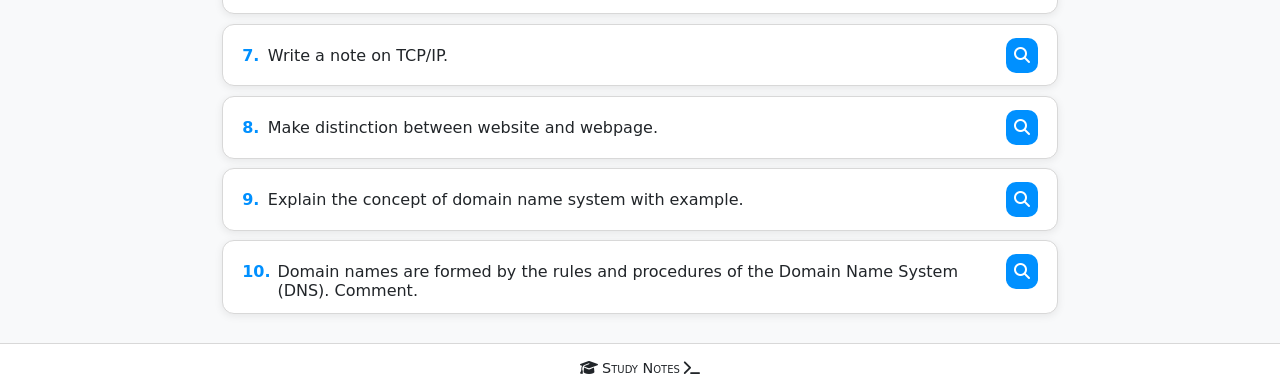
==== commit f35b54bf: "update" ====
--- a/index.html
+++ b/index.html
@@ -51,7 +51,7 @@
         <!-- Controls -->
         <section class="controls">
             <div class="control-group">
-                <div class="check_the_help" onclick="popup_help()">
+                <div class="check_the_help" onclick="popup_help('in')">
                     <i class="fa fa-question" style="font-size: 0.7rem"></i>
                 </div>
                 <label for="subjectSelect"><i class="fas fa-book"></i> Subject</label>
@@ -120,7 +120,7 @@
         <div><i class="fa fa-exclamation-circle"></i><b style="margin-left:0.5rem">SOURCE</b></div>
         <hr /><br />
         <p><b>Source of the content:</b><br /><i> - E-books > Self Assessment. <br /> - <span style="text-decoration: line-through">E-Tutorials > Self Assessment MCQs.</span></i></p><br />
-        <div class="popup-close"><i class="about">Creator: ZEN|REAPER</i><span onclick="popup_help()">CLOSE</span></div>
+        <div class="popup-close"><i class="about">Creator: ZEN|REAPER</i><span onclick="popup_help('out')">CLOSE</span></div>
     </section>
     
     <!-- Local JS -->
--- a/style.css
+++ b/style.css
@@ -361,29 +361,26 @@
 .control-group .search_div .case_sensitive_btn::before {
     content: "";
     position: absolute;
-    color: white;
-    font-weight: bold;
+    left: 0;
+    bottom: 0;
+    width: 100%;
+    height: 40%;
     background: var(--border);
-    bottom: 0;
-    left: 0%;
-    width: 100%;
-    height:0.8rem;
     border: none;
     border-radius: 6px;
-    display: flex;
-    align-items: center;
-    justify-content: center;
+    -webkit-transition: all 0.2s ease;
+    -ms-transition: all 0.2s ease;
     transition: all 0.2s ease;
-    -webkit-transform: scale(0.85);
-    -ms-transform: scale(0.85);
-    transform: scale(0.85);
+    -webkit-transform: translateY(0) scale(0.8);
+    -ms-transform: translateY(0) scale(0.8);
+    transform: translateY(0) scale(0.8);
 }
 
 .control-group .search_div .case_sensitive_btn.on::before {
     background: var(--primary);
-    -webkit-transform: scale(0.85) translateY(-160%);
-    -ms-transform: scale(0.85) translateY(-160%);
-    transform: scale(0.85) translateY(-160%);
+    -webkit-transform: translateY(-150%) scale(0.8);
+    -ms-transform: translateY(-150%) scale(0.8);
+    transform: translateY(-150%) scale(0.8);
 }
 
 /* ---------- Loading / Error ---------- */
@@ -653,12 +650,6 @@
     flex-direction: column;
     top: 50%;
     left: 50%;
-    -webkit-transform: translate(-50%, -50%);
-    /* Android 4.4-, Safari 8-, iOS 8- */
-    -ms-transform: translate(-50%, -50%);
-    /* IE 9 */
-    transform: translate(-50%, -50%);
-    /* Modern browsers (PC, Android, iOS) */
     position: fixed;
     flex-wrap: wrap;
     background: var(--card-bg);
@@ -670,6 +661,12 @@
     border-radius: var(--radius);
     border: 1px solid var(--border);
     box-shadow: var(--shadow), 0px 0px 0px 100vh #000000A0;
+    -webkit-transform: scale(0.8) translate(-50%, -50%);
+    -ms-transform: scale(0.8) translate(-50%, -50%);
+    transform: scale(0.8) translate(-50%, -50%);
+    transform-origin: left;
+    opacity: 0;
+    transition: 350ms ease-in-out;
 }
 
 @supports not ((backdrop-filter: blur(8px)) or (-webkit-backdrop-filter: blur(8px))) {
@@ -680,7 +677,10 @@
 }
 
 .help_popup.open {
-    display: flex;
+    -webkit-transform: scale(1) translate(-50%, -50%);
+    -ms-transform: scale(1) translate(-50%, -50%);
+    transform: scale(1) translate(-50%, -50%);
+    opacity: 1;
 }
 
 .help_popup hr {
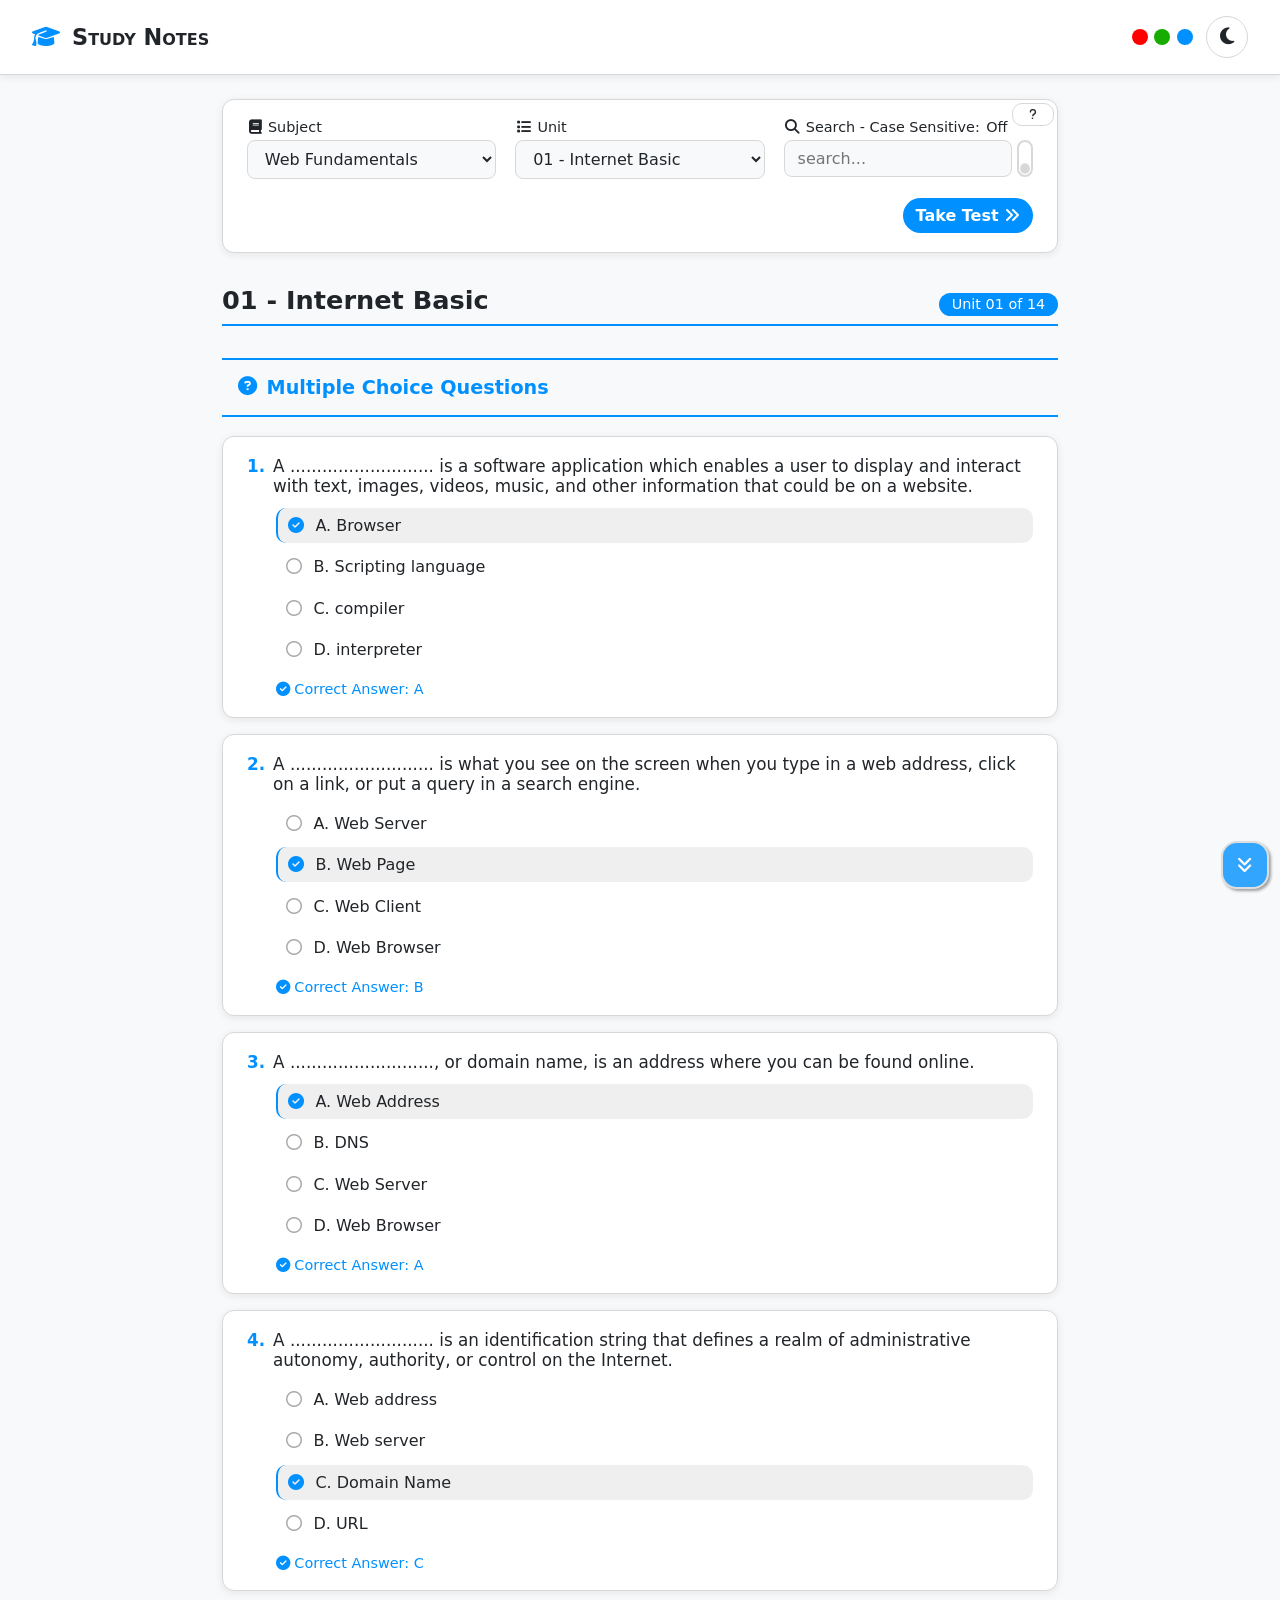
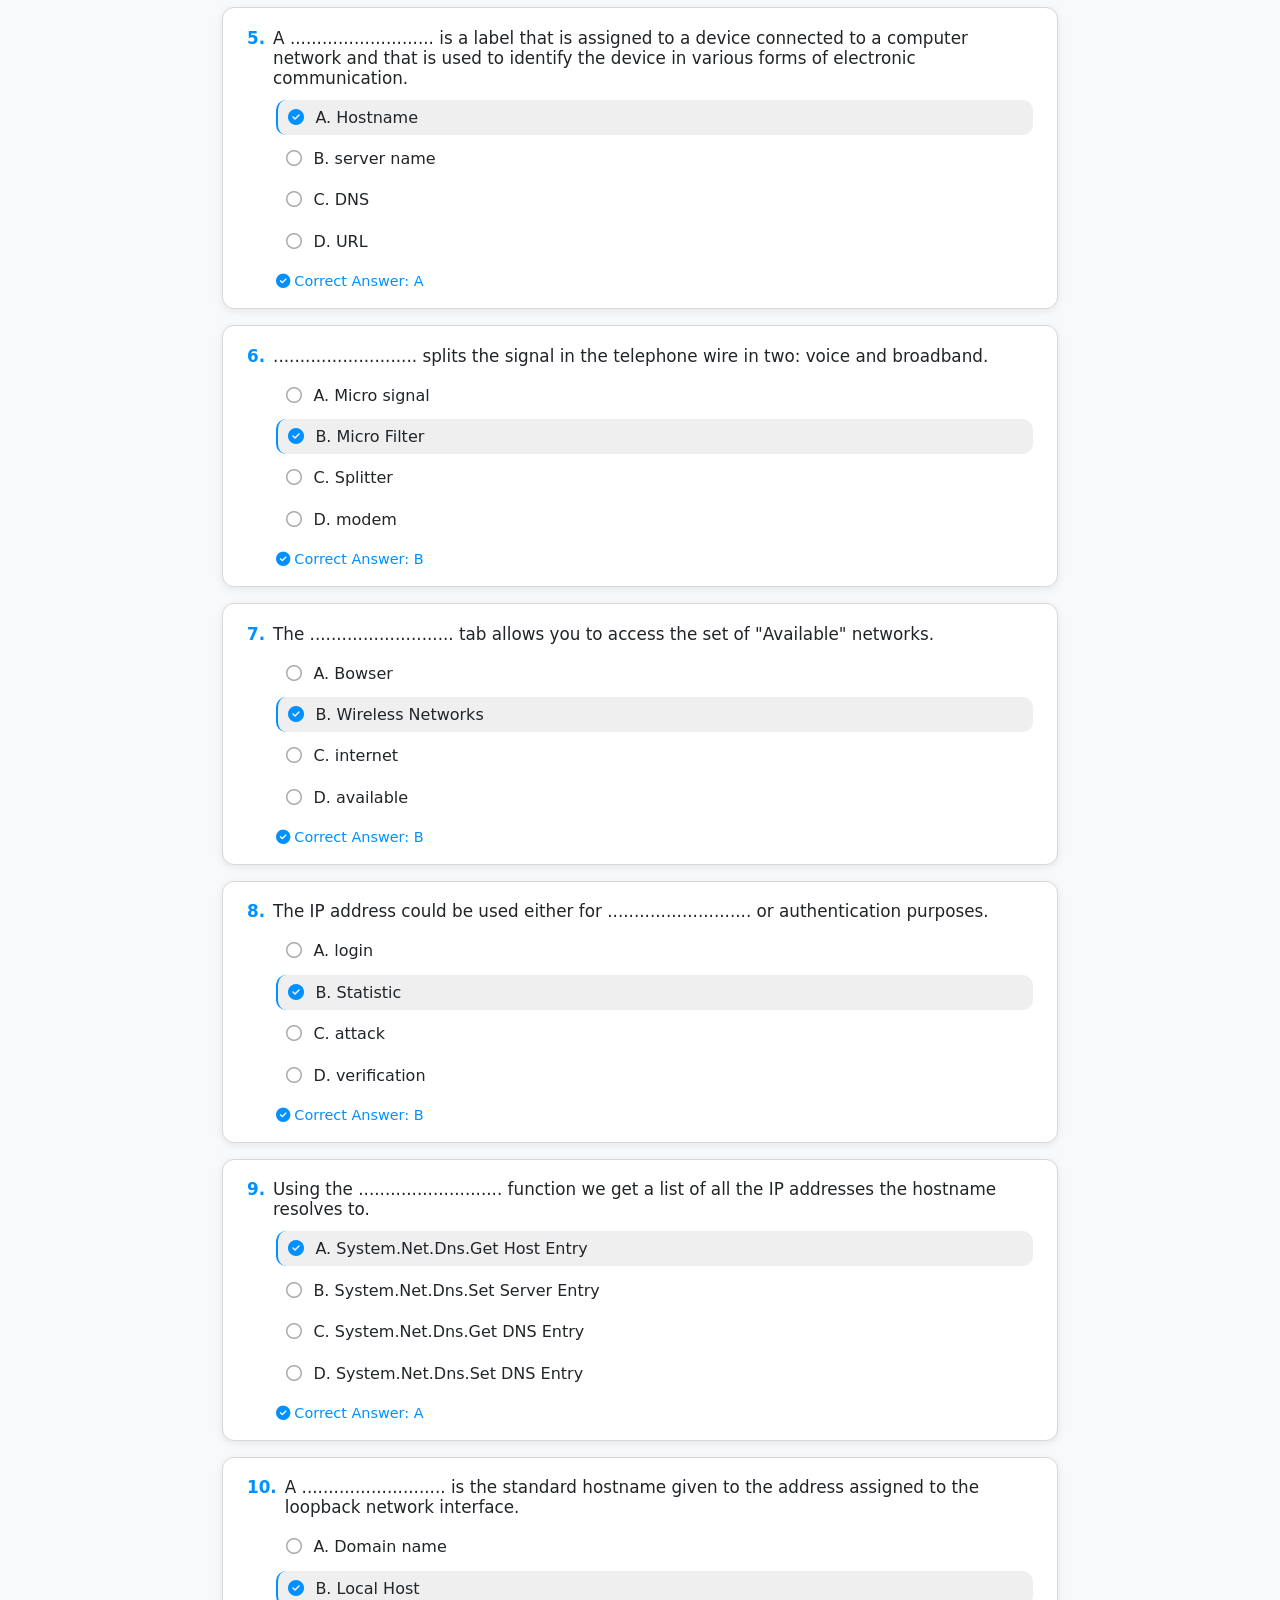
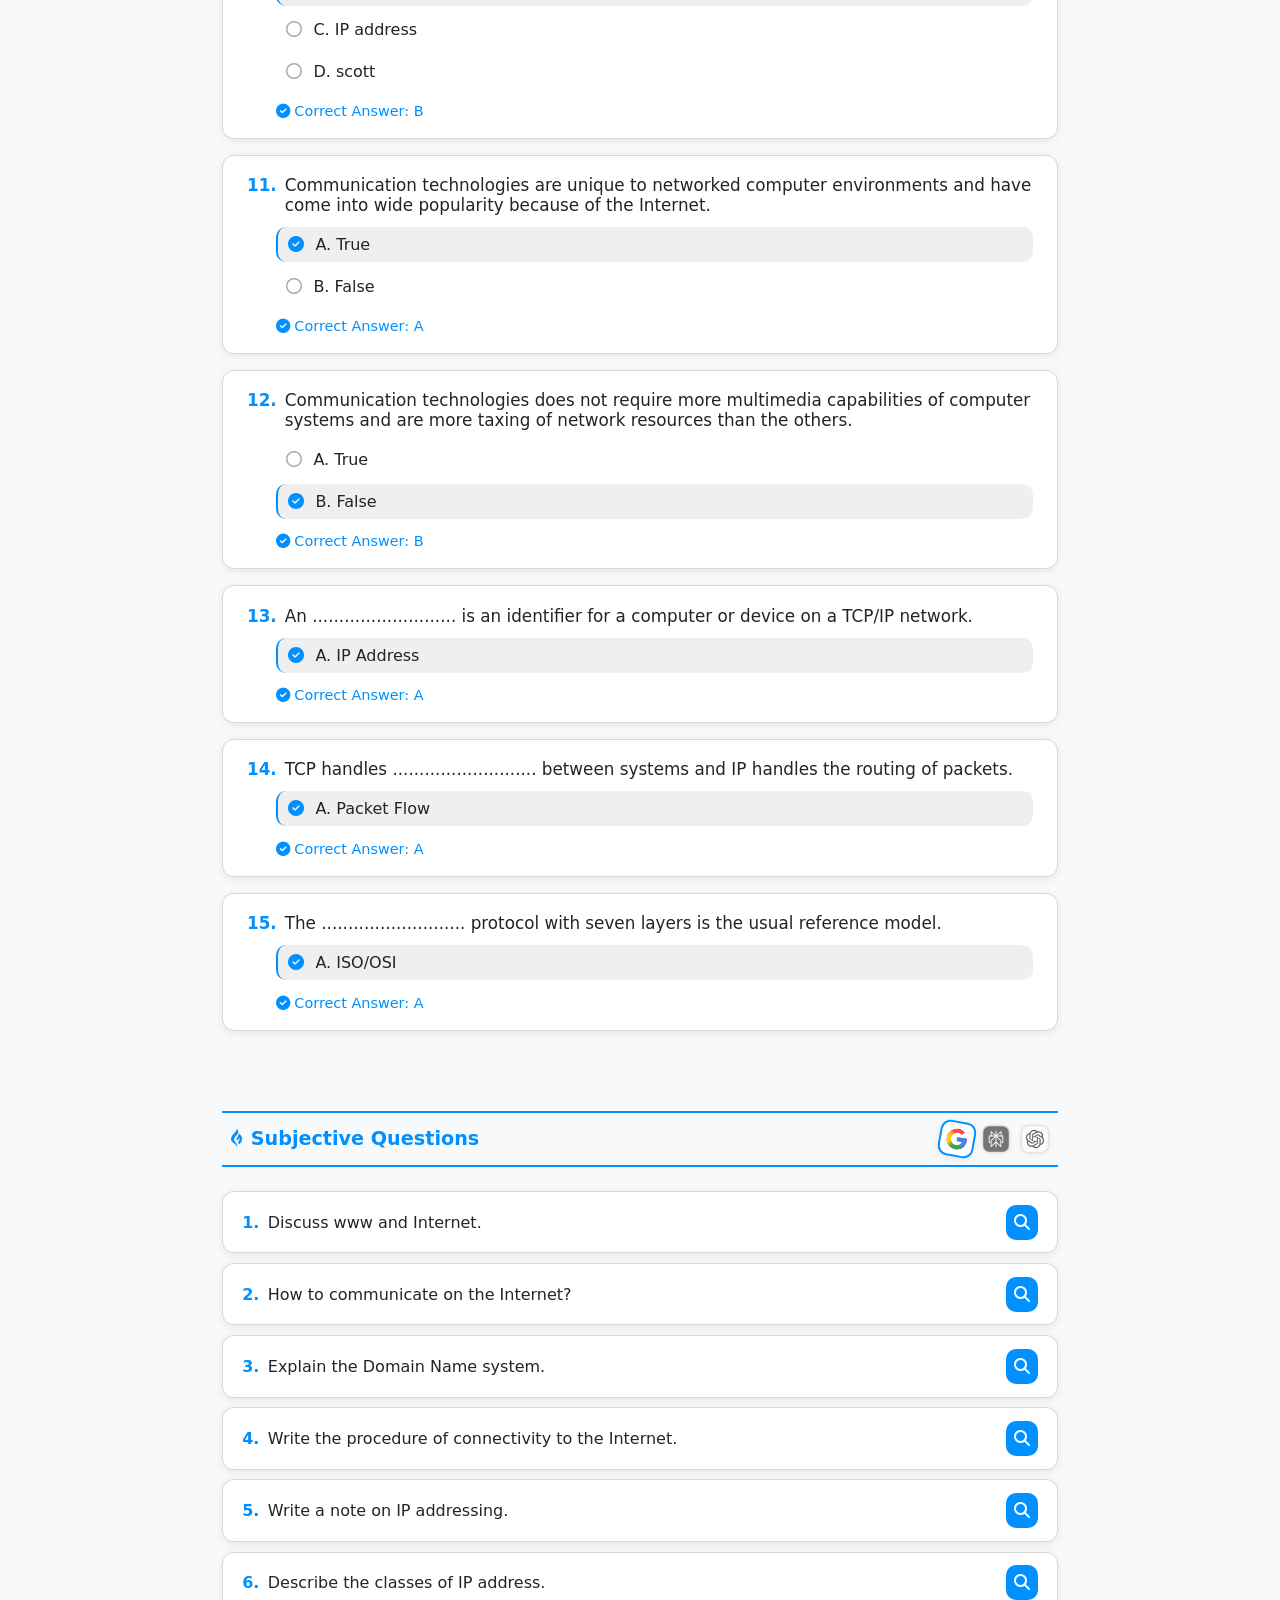
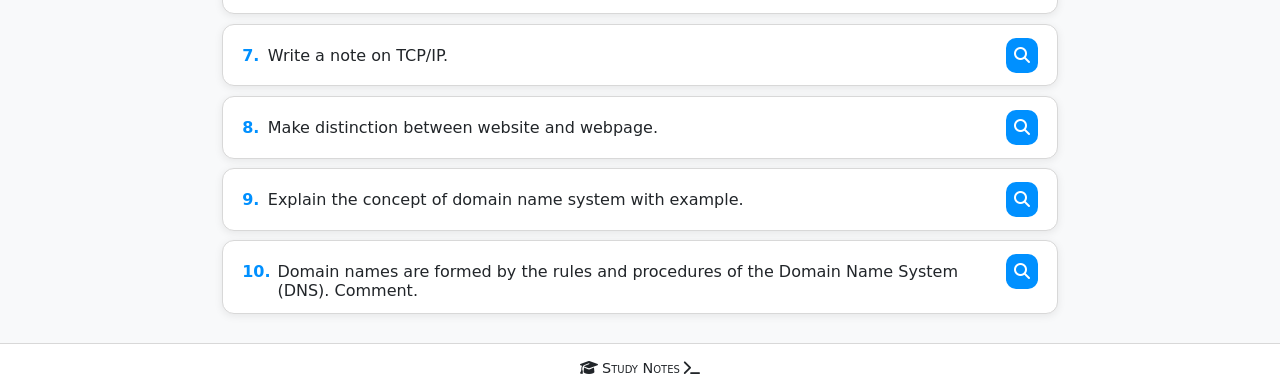
==== commit eebdcd41: "update" ====
--- a/index.html
+++ b/index.html
@@ -16,8 +16,16 @@
     <meta name="apple-mobile-web-app-status-bar-style" content="black-translucent" />
     <meta name="apple-mobile-web-app-title" content="Study Notes" />
     
-    <!-- Font Awesome -->
+    <!-- ALL ICONS-->
+    <!-- Font Awesome 6 (includes FA5 class names: fas, far, fab) -->
     <link rel="stylesheet" href="https://cdnjs.cloudflare.com/ajax/libs/font-awesome/6.5.0/css/all.min.css" />
+    <!-- Font Awesome 4 compatibility (old "fa fa-xxx" names) -->
+    <link rel="stylesheet" href="https://cdnjs.cloudflare.com/ajax/libs/font-awesome/6.5.0/css/v4-shims.min.css" />
+    <!-- Bootstrap Icons -->
+    <link rel="stylesheet" href="https://cdn.jsdelivr.net/npm/bootstrap-icons@1.11.3/font/bootstrap-icons.min.css" />
+    <!-- Google Material Icons -->
+    <link rel="stylesheet" href="https://fonts.googleapis.com/icon?family=Material+Icons" />
+    
     <!-- Local CSS -->
     <link rel="stylesheet" href="style.css" />
 </head>
--- a/style.css
+++ b/style.css
@@ -15,14 +15,15 @@
 }
 
 body.dark {
-    --bg: #121212;
+    --bg: #0a0a0a;
     --text: #e0e0e0;
-    --card-bg: #1e1e1e;
-    --border: #444;
+    --card-bg: #121212;
+    --border: #242424;
     --shadow: 0 2px 8px rgba(0, 0, 0, 0.5);
     --code-bg: #2c2c2c;
     --correct-opt: #FFFFFF10;
     --opt-icon-text2: #4D4D4D;
+    --text: #D5DCDE;
 }
 
 body.dark.anim {
@@ -99,7 +100,7 @@
     box-shadow: var(--shadow);
     position: sticky;
     top: 0;
-    z-index: 10;
+    z-index: 999;
     -webkit-user-select: none;
     -moz-user-select: none;
     -ms-user-select: none;
@@ -412,7 +413,20 @@
 
 /* ---------- Content ---------- */
 .content {
+    -webkit-animation: fadeIn 0.3s ease;
     animation: fadeIn 0.3s ease;
+}
+
+@-webkit-keyframes fadeIn {
+    from {
+        opacity: 0;
+        transform: translateY(10px);
+    }
+    
+    to {
+        opacity: 1;
+        transform: translateY(0);
+    }
 }
 
 @keyframes fadeIn {
@@ -661,12 +675,12 @@
     border-radius: var(--radius);
     border: 1px solid var(--border);
     box-shadow: var(--shadow), 0px 0px 0px 100vh #000000A0;
-    -webkit-transform: scale(0.8) translate(-50%, -50%);
-    -ms-transform: scale(0.8) translate(-50%, -50%);
-    transform: scale(0.8) translate(-50%, -50%);
+    -webkit-transform: scale(0.85) translate(-50%, -50%);
+    -ms-transform: scale(0.85) translate(-50%, -50%);
+    transform: scale(0.85) translate(-50%, -50%);
     transform-origin: left;
     opacity: 0;
-    transition: 350ms ease-in-out;
+    transition: all 200ms ease-in-out, transform 350ms 50ms ease-in-out, opacity 350ms 0ms ease-in-out;
 }
 
 @supports not ((backdrop-filter: blur(8px)) or (-webkit-backdrop-filter: blur(8px))) {
@@ -677,6 +691,7 @@
 }
 
 .help_popup.open {
+    transition: all 200ms ease-in-out, transform 350ms 0ms ease-in-out, opacity 350ms 100ms ease-in-out;
     -webkit-transform: scale(1) translate(-50%, -50%);
     -ms-transform: scale(1) translate(-50%, -50%);
     transform: scale(1) translate(-50%, -50%);
@@ -716,6 +731,79 @@
     -moz-user-select: none;
     -ms-user-select: none;
     user-select: none;
+}
+
+/* ---------- Nav Button -------- */
+#sectionNavBtn {
+    position: fixed;
+    right: 0.7rem;
+    bottom: 0.7rem;
+    width: 3rem;
+    height: 3rem;
+    display: flex;
+    align-items: center;
+    justify-content: center;
+    padding: 0;
+    border: 2px solid var(--border);
+    border-radius: 1rem;
+    background: var(--primary);
+    color: #fff;
+    font-size: 1.1rem;
+    line-height: 2.75rem;
+    text-align: center;
+    cursor: pointer;
+    z-index: 99;
+    box-shadow: 2px 2px 3px rgba(0, 0, 0, 0.45);
+    -webkit-tap-highlight-color: transparent;
+    
+    /* hidden state */
+    opacity: 0;
+    visibility: hidden;
+    pointer-events: none;
+    -webkit-transform: translateY(1.2rem) scale(0.5);
+    transform: translateY(1.2rem) scale(0.5);
+    -webkit-transition: background 0.3s ease, border 0.3s ease, opacity 0.3s ease, -webkit-transform 0.45s ease, visibility 0s linear 0.45s;
+    transition: background 0.3s ease, border 0.3s ease, opacity 0.3s ease, transform 0.45s ease, visibility 0s linear 0.45s;
+}
+
+/* visible state: soft pop with a tiny bounce */
+#sectionNavBtn.show {
+    opacity: 0.8;
+    visibility: visible;
+    pointer-events: auto;
+    -webkit-transform: translateY(0) scale(1);
+    transform: translateY(0) scale(1);
+    -webkit-transition: background 0.3s ease, border 0.3s ease, opacity 0.4s ease, -webkit-transform 0.55s cubic-bezier(0.34, 1.56, 0.64, 1), visibility 0s;
+    transition: background 0.3s ease, border 0.3s ease, opacity 0.4s ease, transform 0.55s cubic-bezier(0.34, 1.56, 0.64, 1), visibility 0s;
+}
+
+#sectionNavBtn.show:active {
+    opacity: 0.6;
+    -webkit-transform: scale(0.92);
+    transform: scale(0.92);
+    -webkit-transition-duration: 0.1s;
+    transition-duration: 0.1s;
+}
+
+#sectionNavBtn i {
+    display: inline-block;
+    -webkit-transition: -webkit-transform 0.35s ease;
+    transition: transform 0.35s ease;
+}
+
+#sectionNavBtn.flip i {
+    -webkit-transform: rotate(180deg);
+    transform: rotate(180deg);
+}
+
+@media (prefers-reduced-motion: reduce) {
+
+    #sectionNavBtn,
+    #sectionNavBtn.show,
+    #sectionNavBtn i {
+        -webkit-transition: none;
+        transition: none;
+    }
 }
 
 /* ---------- Footer ---------- */
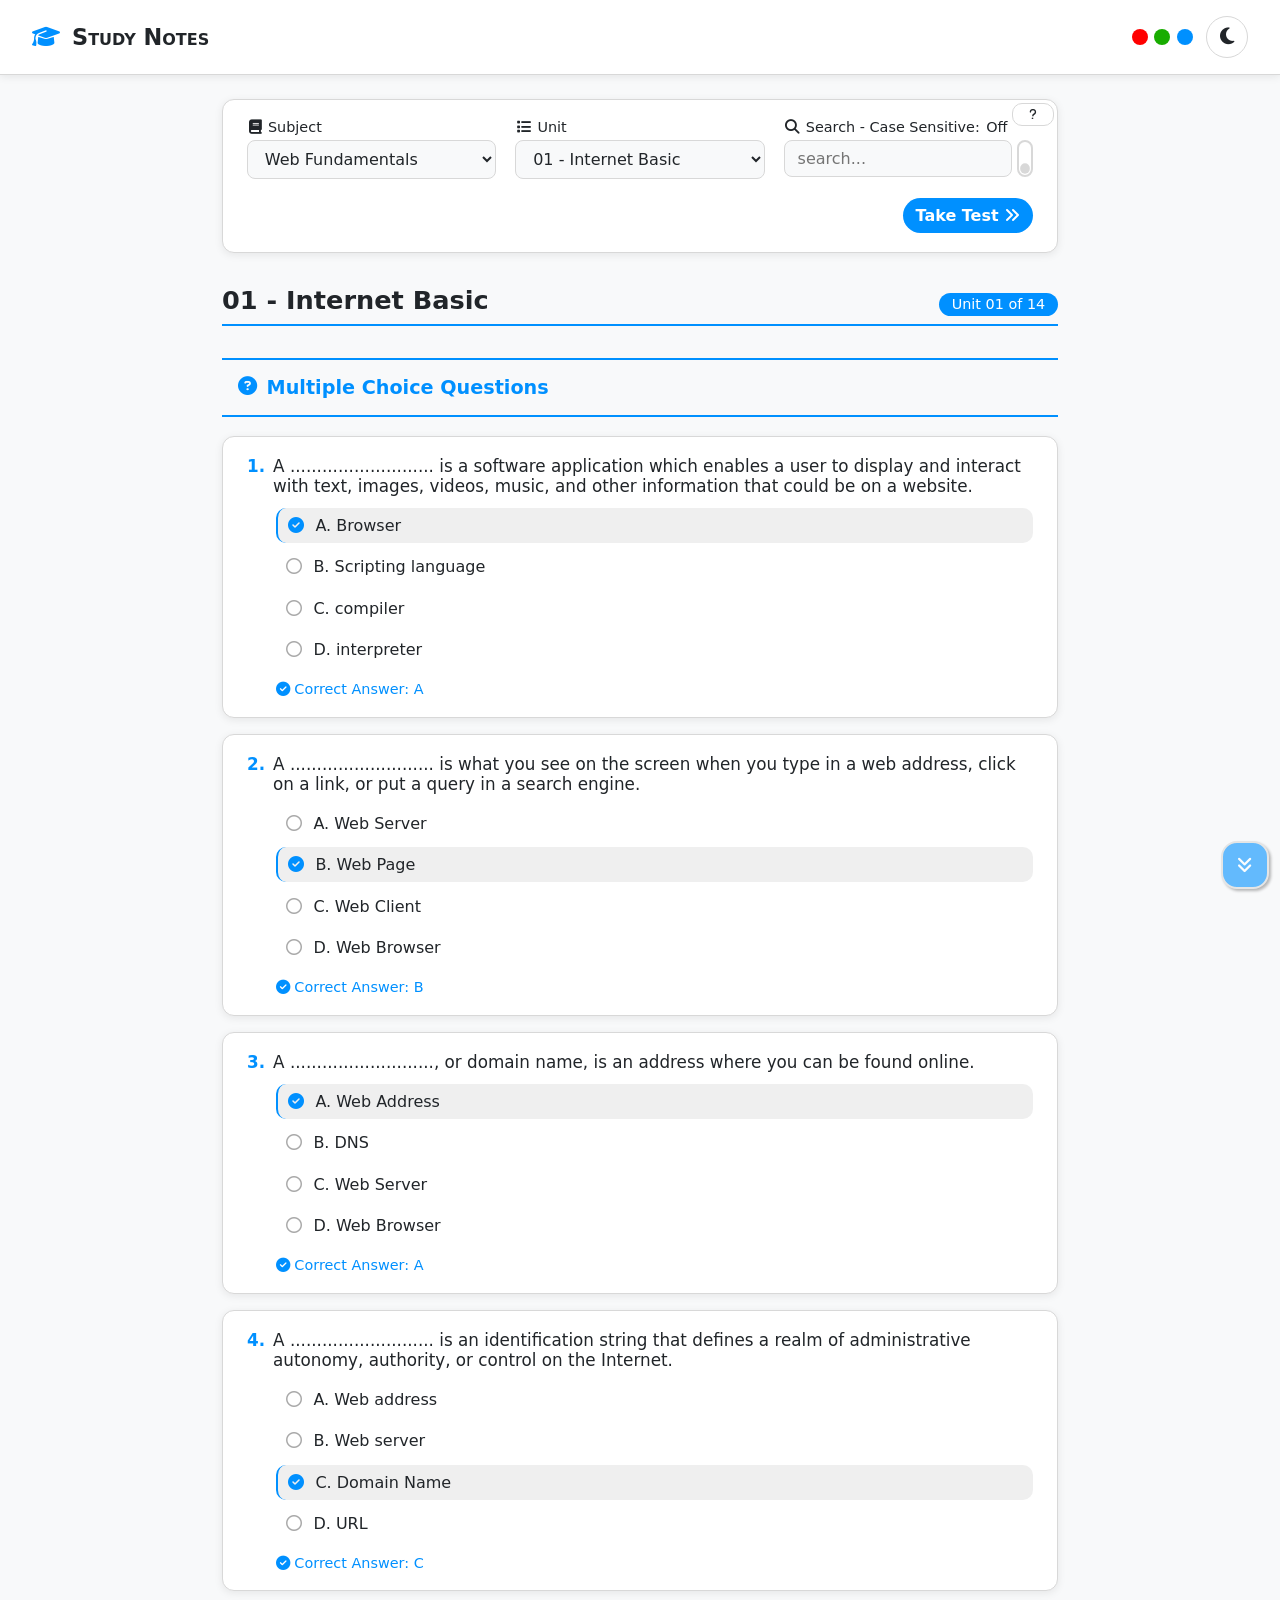
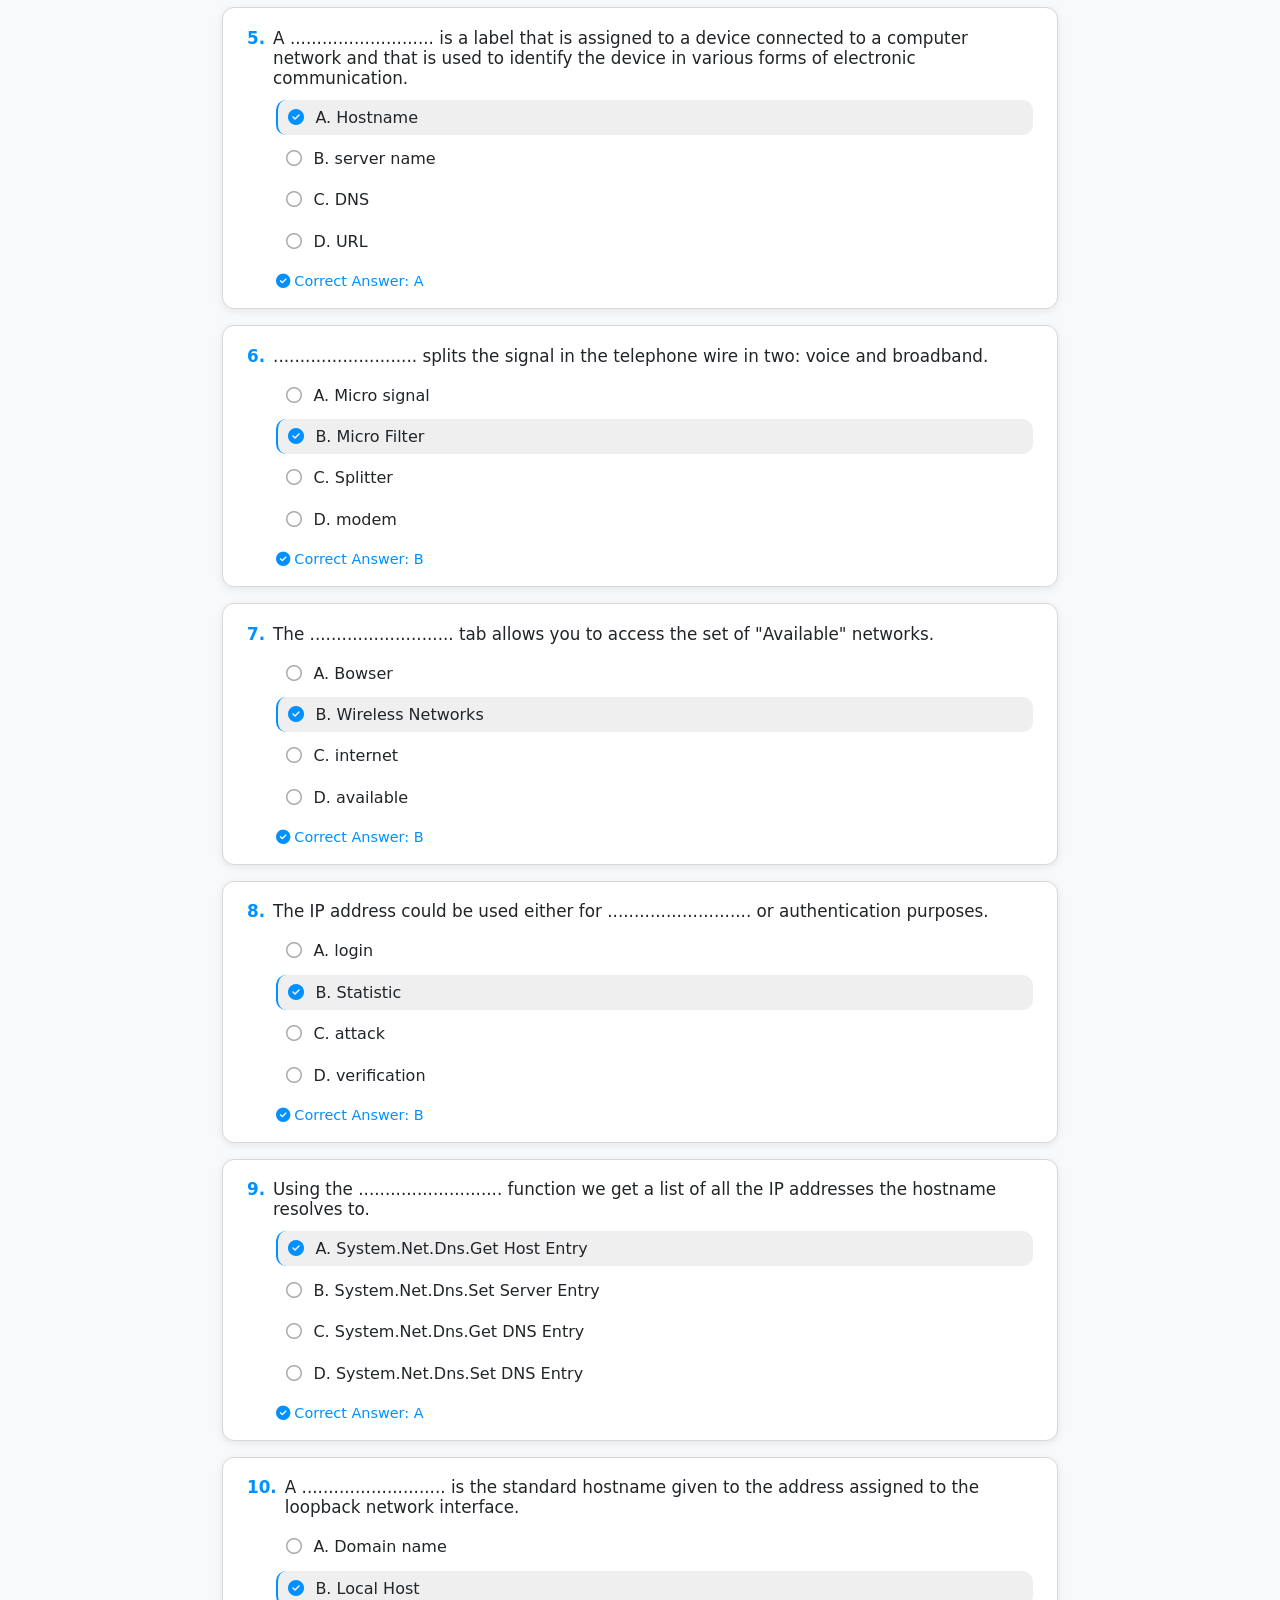
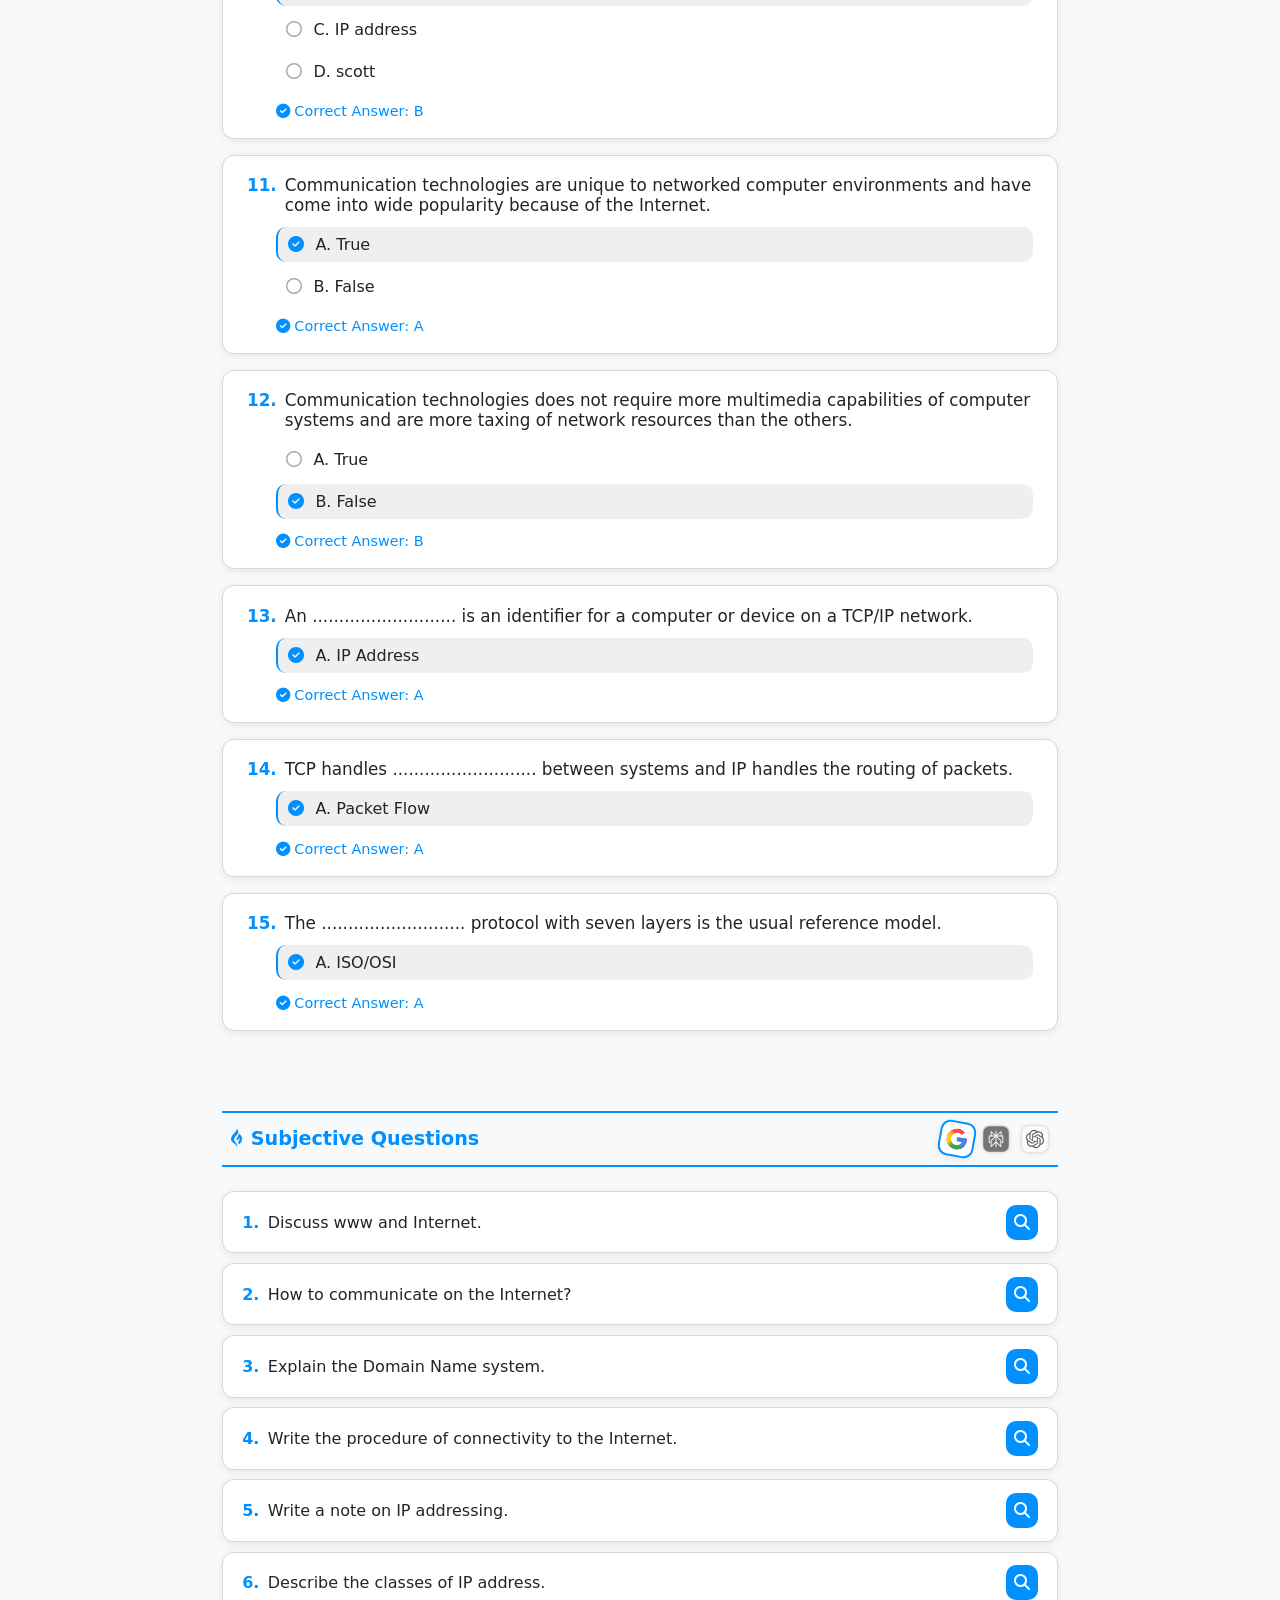
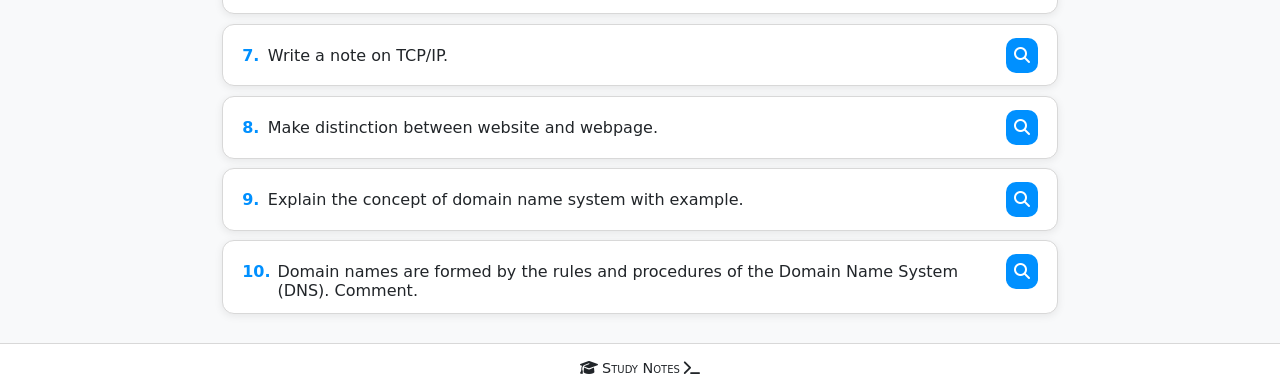
==== commit 38e5a8f1: "update" ====
--- a/index.html
+++ b/index.html
@@ -128,7 +128,7 @@
         <div><i class="fa fa-exclamation-circle"></i><b style="margin-left:0.5rem">SOURCE</b></div>
         <hr /><br />
         <p><b>Source of the content:</b><br /><i> - E-books > Self Assessment. <br /> - <span style="text-decoration: line-through">E-Tutorials > Self Assessment MCQs.</span></i></p><br />
-        <div class="popup-close"><i class="about">Creator: ZEN|REAPER</i><span onclick="popup_help('out')">CLOSE</span></div>
+        <div class="popup-close"><i class="about">Creator: ZEN ~</i><span onclick="popup_help('out')">CLOSE</span></div>
     </section>
     
     <!-- Local JS -->
--- a/style.css
+++ b/style.css
@@ -27,7 +27,7 @@
 }
 
 body.dark.anim {
-    background: #121212 url("images/animated-mesh-gradient-dark.svg");
+    background: #525252 url("backgrounds/animated-waves-grayscale-dark.svg");
     background-size: cover;
     background-position: center;
     background-repeat: no-repeat;
@@ -44,7 +44,7 @@
 }
 
 body.anim {
-    background: #EFEFEF url("images/animated-mesh-gradient-light.svg");
+    background: #929292 url("backgrounds/animated-waves-grayscale-light.svg");
     background-size: cover;
     background-position: center;
     background-repeat: no-repeat;
@@ -667,13 +667,13 @@
     position: fixed;
     flex-wrap: wrap;
     background: var(--card-bg);
-    -webkit-backdrop-filter: blur(8px);
-    backdrop-filter: blur(8px);
+    -webkit-backdrop-filter: blur(3px);
+    backdrop-filter: blur(3px);
     padding: 1.2rem 1.5rem;
     width: 90%;
     max-width: 600px;
     border-radius: var(--radius);
-    border: 1px solid var(--border);
+    border: 2px solid var(--primary);
     box-shadow: var(--shadow), 0px 0px 0px 100vh #000000A0;
     -webkit-transform: scale(0.85) translate(-50%, -50%);
     -ms-transform: scale(0.85) translate(-50%, -50%);
@@ -768,7 +768,7 @@
 
 /* visible state: soft pop with a tiny bounce */
 #sectionNavBtn.show {
-    opacity: 0.8;
+    opacity: 0.6;
     visibility: visible;
     pointer-events: auto;
     -webkit-transform: translateY(0) scale(1);
